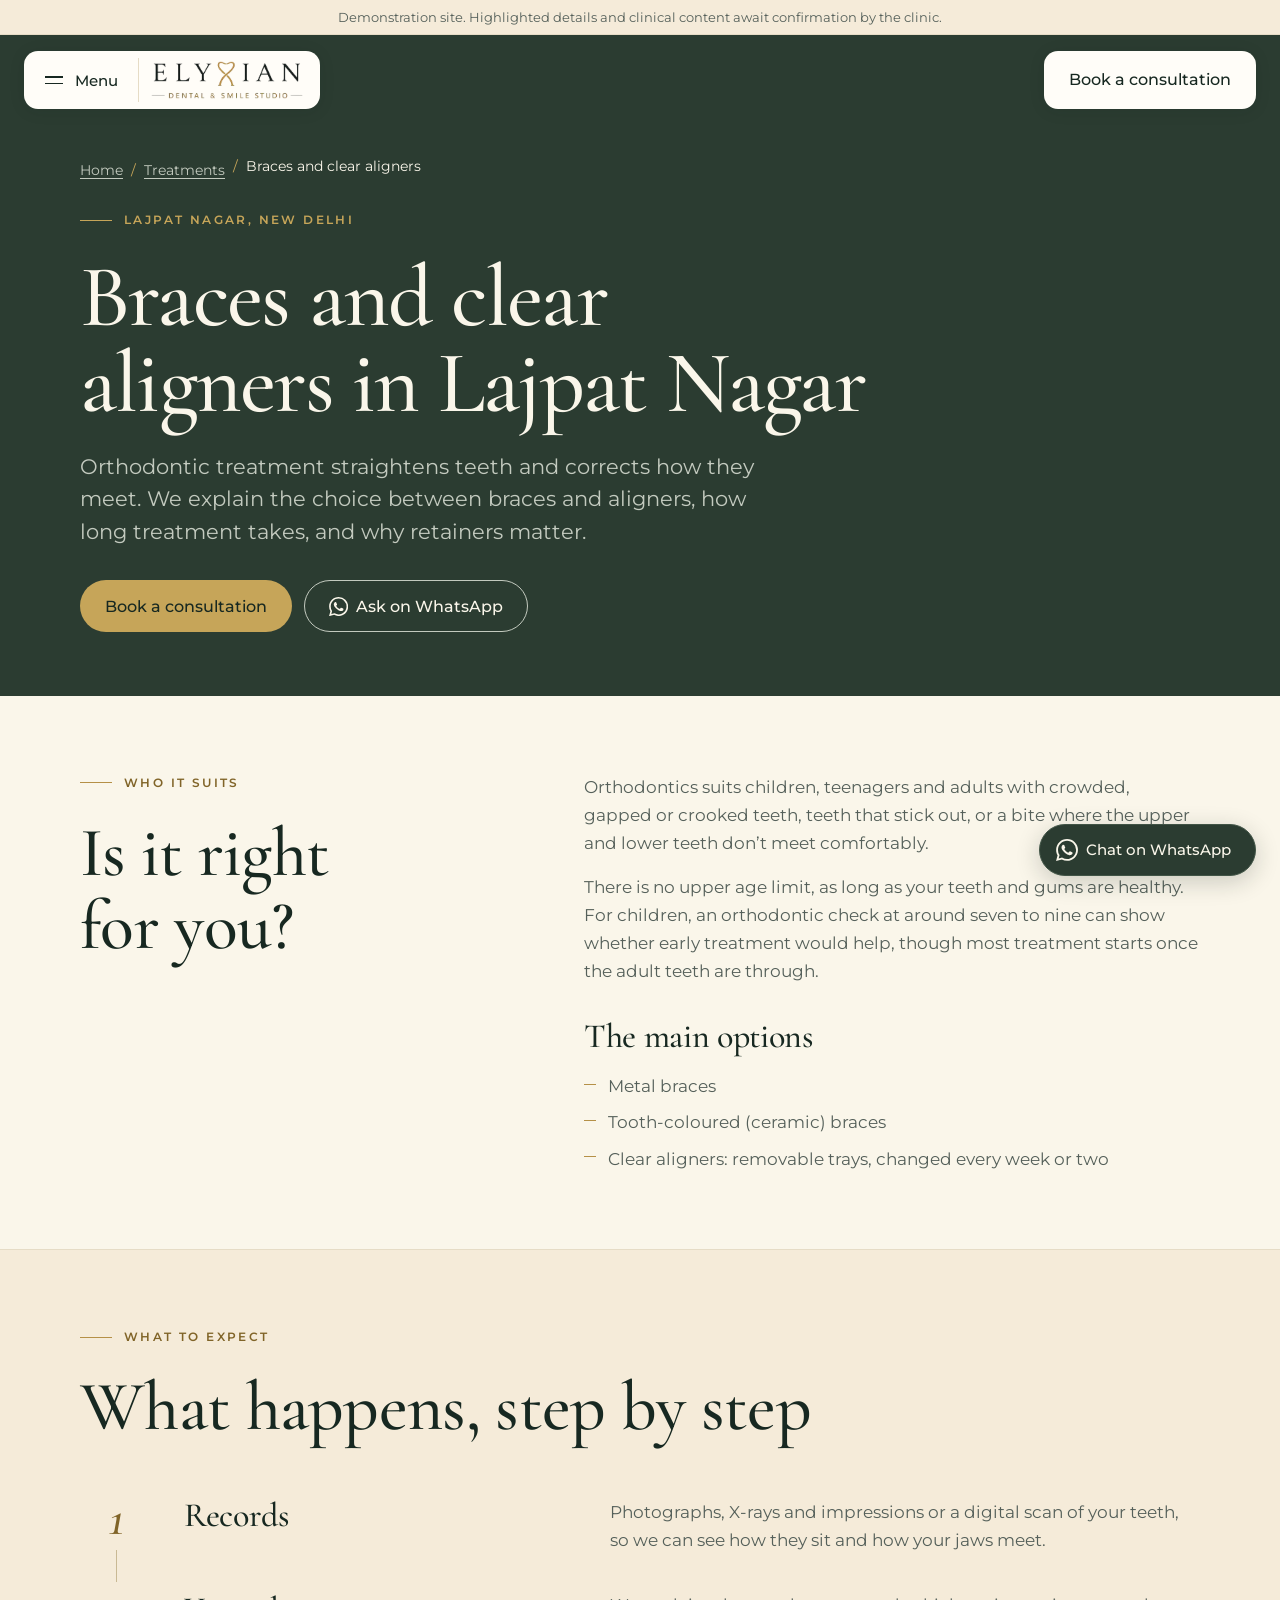
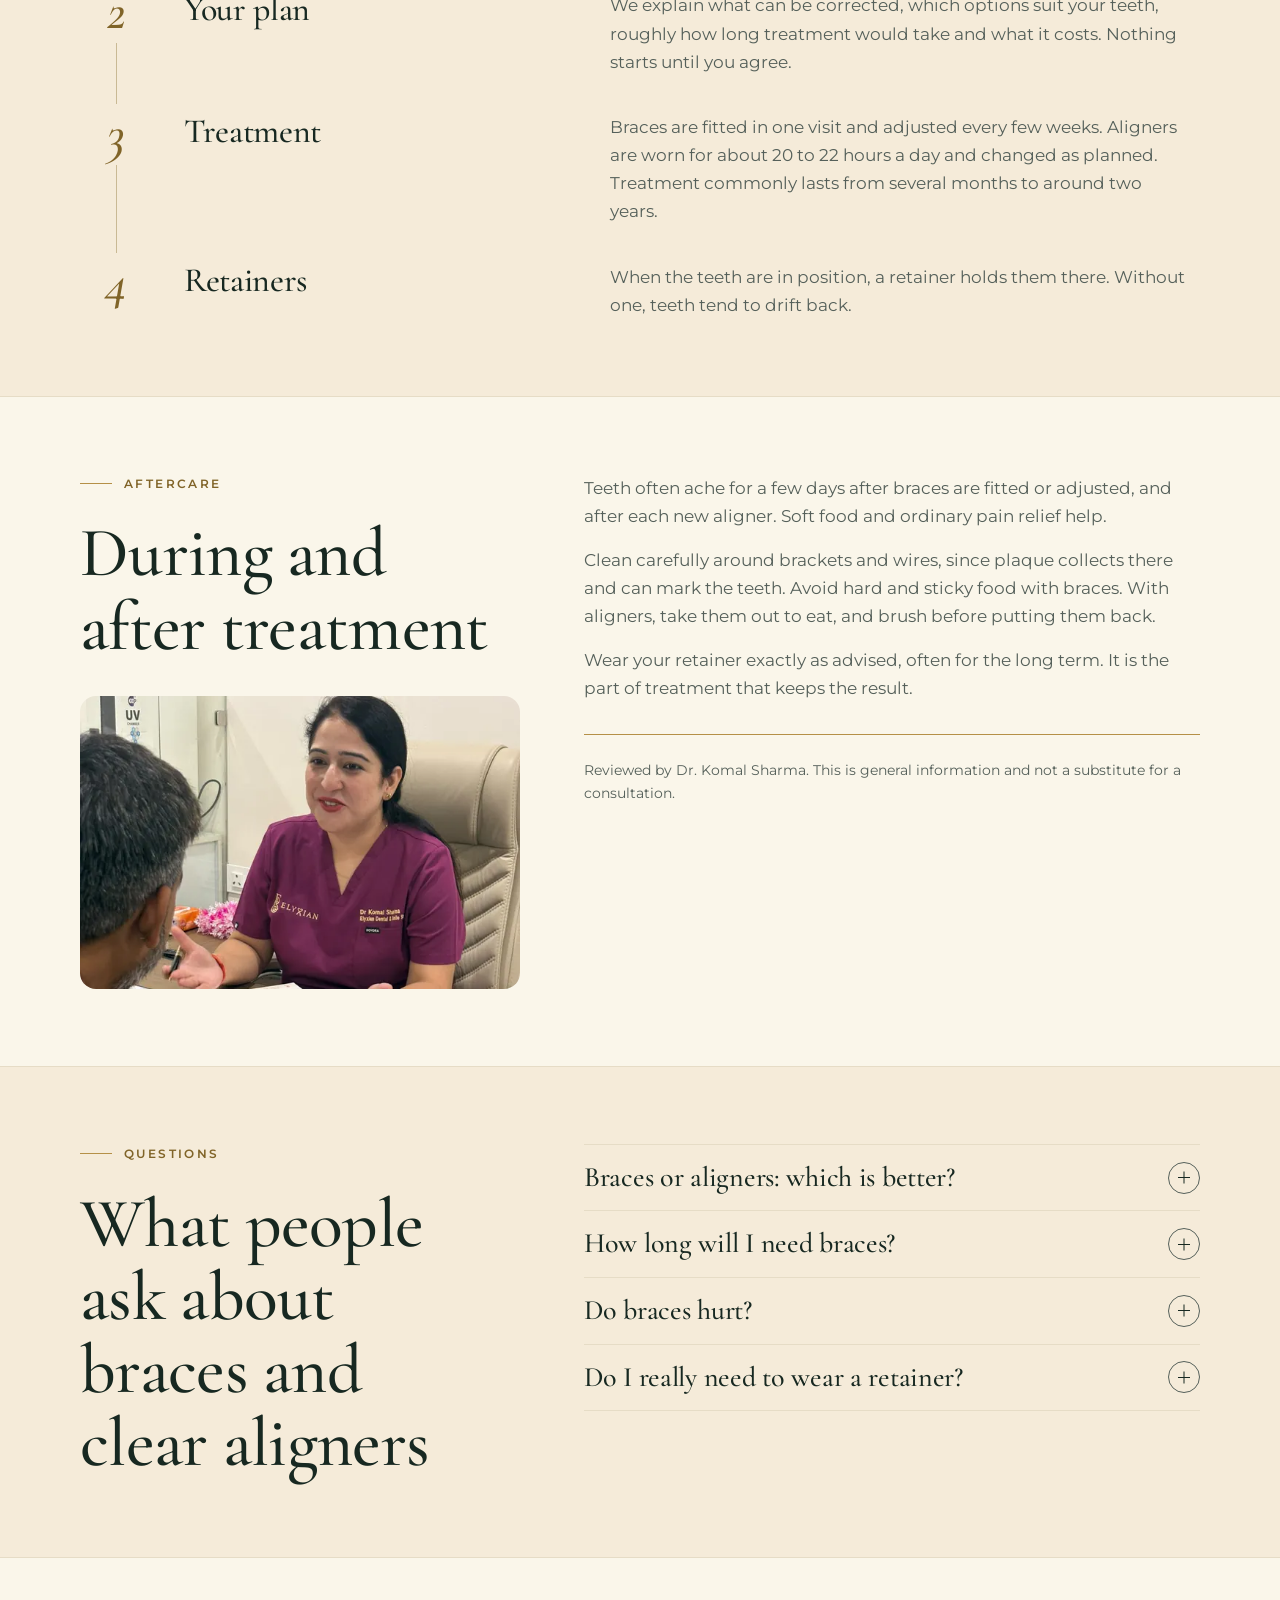
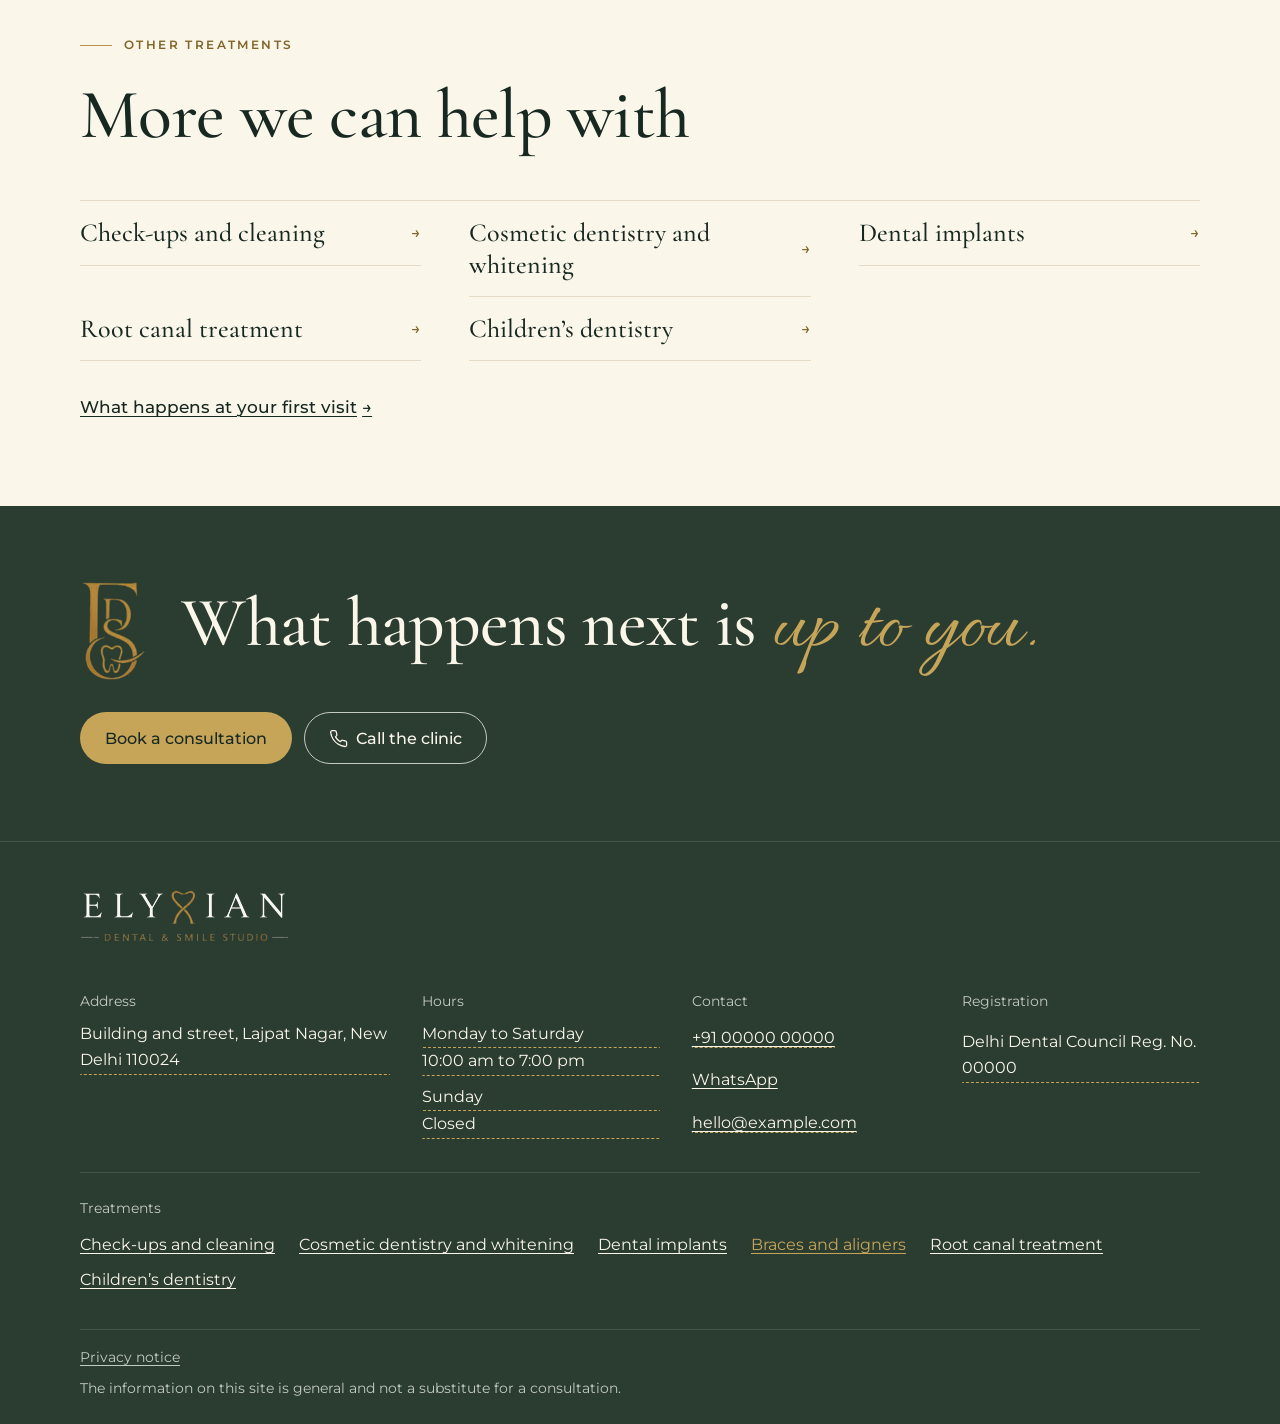
==== treatments/braces-and-aligners/index.html @ b73021bb "Elyxian Dental & Smile Studio website with SEO Static site: home, booking, six treatment landing pag" ====
<!doctype html>
<html lang="en-IN">
<head>
<!-- Client to confirm content against current DCI / state dental council advertising rules before publishing. -->
<meta charset="utf-8">
<meta name="viewport" content="width=device-width, initial-scale=1">
<title>Braces &amp; Clear Aligners in Lajpat Nagar, Delhi | Elyxian Dental</title>
<meta name="description" content="Braces and clear aligners for children and adults at Elyxian Dental &amp; Smile Studio, Lajpat Nagar. What treatment involves, how long it takes, and retainers.">
<link rel="canonical" href="https://www.example.com/treatments/braces-and-aligners/">
<meta name="theme-color" content="#faf6ea">
<meta property="og:type" content="article">
<meta property="og:site_name" content="Elyxian Dental &amp; Smile Studio">
<meta property="og:title" content="Braces and clear aligners in Lajpat Nagar">
<meta property="og:description" content="Braces and clear aligners for children and adults at Elyxian Dental &amp; Smile Studio, Lajpat Nagar. What treatment involves, how long it takes, and retainers.">
<meta property="og:url" content="https://www.example.com/treatments/braces-and-aligners/">
<meta property="og:image" content="https://www.example.com/assets/og-image.jpg">
<meta property="og:image:width" content="1200">
<meta property="og:image:height" content="630">
<meta property="og:image:alt" content="Elyxian Dental &amp; Smile Studio, Lajpat Nagar, New Delhi">
<meta property="og:locale" content="en_IN">
<meta name="twitter:card" content="summary_large_image">
<link rel="icon" href="../../assets/brand/favicon-32.png" sizes="32x32" type="image/png">
<link rel="icon" href="../../assets/brand/favicon-48.png" sizes="48x48" type="image/png">
<link rel="apple-touch-icon" href="../../assets/brand/apple-touch-icon.png">
<link rel="preconnect" href="https://fonts.googleapis.com">
<link rel="preconnect" href="https://fonts.gstatic.com" crossorigin>
<link rel="stylesheet" href="https://fonts.googleapis.com/css2?family=Allura&family=Cormorant+Garamond:ital,wght@0,500;1,500&family=Montserrat:wght@400;500;600&display=swap" media="print" onload="this.media='all'">
<noscript><link rel="stylesheet" href="https://fonts.googleapis.com/css2?family=Allura&family=Cormorant+Garamond:ital,wght@0,500;1,500&family=Montserrat:wght@400;500;600&display=swap"></noscript>
<link rel="stylesheet" href="../../css/styles.css">
<script>document.documentElement.classList.add("js");if(!matchMedia("(prefers-reduced-motion: reduce)").matches)document.documentElement.classList.add("motion")</script>
<script src="../../js/main.js" defer></script>
<script type="application/ld+json">
{
 "@context": "https://schema.org",
 "@graph": [
  {
   "@type": "BreadcrumbList",
   "itemListElement": [
    {
     "@type": "ListItem",
     "position": 1,
     "name": "Home",
     "item": "https://www.example.com/"
    },
    {
     "@type": "ListItem",
     "position": 2,
     "name": "Braces and clear aligners",
     "item": "https://www.example.com/treatments/braces-and-aligners/"
    }
   ]
  },
  {
   "@type": "MedicalWebPage",
   "@id": "https://www.example.com/treatments/braces-and-aligners/",
   "url": "https://www.example.com/treatments/braces-and-aligners/",
   "name": "Braces and clear aligners in Lajpat Nagar",
   "description": "Braces and clear aligners for children, teenagers and adults at Elyxian Dental & Smile Studio, Lajpat Nagar. What treatment involves, how long it takes, and retainers.",
   "inLanguage": "en-IN",
   "specialty": "Dentistry",
   "about": {
    "@type": "MedicalProcedure",
    "name": "Orthodontic treatment with braces or clear aligners"
   },
   "publisher": {
    "@id": "https://www.example.com/#clinic"
   }
  }
 ]
}
</script>
</head>
<body data-page="treatment">
<a class="skip-link" href="#main">Skip to main content</a>

<svg width="0" height="0" style="position:absolute" aria-hidden="true" focusable="false">
  <symbol id="i-wa" viewBox="0 0 24 24"><path fill="currentColor" d="M17.472 14.382c-.297-.149-1.758-.867-2.03-.967-.273-.099-.471-.148-.67.15-.197.297-.767.966-.94 1.164-.173.199-.347.223-.644.075-.297-.15-1.255-.463-2.39-1.475-.883-.788-1.48-1.761-1.653-2.059-.173-.297-.018-.458.13-.606.134-.133.298-.347.446-.52.149-.174.198-.298.298-.497.099-.198.05-.371-.025-.52-.075-.149-.669-1.612-.916-2.207-.242-.579-.487-.5-.669-.51-.173-.008-.371-.01-.57-.01-.198 0-.52.074-.792.372-.272.297-1.04 1.016-1.04 2.479 0 1.462 1.065 2.875 1.213 3.074.149.198 2.096 3.2 5.077 4.487.709.306 1.262.489 1.694.625.712.227 1.36.195 1.871.118.571-.085 1.758-.719 2.006-1.413.248-.694.248-1.289.173-1.413-.074-.124-.272-.198-.57-.347m-5.421 7.403h-.004a9.87 9.87 0 01-5.031-1.378l-.361-.214-3.741.982.998-3.648-.235-.374a9.86 9.86 0 01-1.51-5.26c.001-5.45 4.436-9.884 9.888-9.884 2.64 0 5.122 1.03 6.988 2.898a9.825 9.825 0 012.893 6.994c-.003 5.45-4.437 9.884-9.885 9.884m8.413-18.297A11.815 11.815 0 0012.05 0C5.495 0 .16 5.335.157 11.892c0 2.096.547 4.142 1.588 5.945L.057 24l6.305-1.654a11.882 11.882 0 005.683 1.448h.005c6.554 0 11.89-5.335 11.893-11.893a11.821 11.821 0 00-3.48-8.413z"/></symbol>
  <symbol id="i-phone" viewBox="0 0 24 24"><path fill="none" stroke="currentColor" stroke-width="1.6" stroke-linecap="round" stroke-linejoin="round" d="M22 16.9v3a2 2 0 0 1-2.2 2 19.8 19.8 0 0 1-8.6-3.1 19.5 19.5 0 0 1-6-6A19.8 19.8 0 0 1 2.1 4.2 2 2 0 0 1 4.1 2h3a2 2 0 0 1 2 1.7c.1 1 .4 1.9.7 2.8a2 2 0 0 1-.5 2.1L8.1 9.9a16 16 0 0 0 6 6l1.300-1.300a2 2 0 0 1 2.100-.4c.9.3 1.800.6 2.800.7a2 2 0 0 1 1.700 2z"/></symbol>
  <symbol id="i-cal" viewBox="0 0 24 24"><path fill="none" stroke="currentColor" stroke-width="1.6" stroke-linecap="round" stroke-linejoin="round" d="M3 5h18v16H3zM3 10h18M8 3v4M16 3v4"/></symbol>
</svg>

<p class="demo-strip" data-demo-strip>Demonstration site. Highlighted details and clinical content await confirmation by the clinic.</p>

<header class="site-header">
  <div class="header-inner">
    <div class="chip">
      <button class="menu-toggle" type="button" aria-expanded="false" aria-controls="site-nav"><span class="burger" aria-hidden="true"></span><span class="menu-label">Menu</span></button>
      <a class="brand" href="../../index.html"><img src="../../assets/brand/logo-wordmark.webp" width="209" height="52" alt="Elyxian Dental &amp; Smile Studio, home"></a>
    </div>
    <a class="btn btn--primary chip-book" href="../../book.html?treatment=orthodontics">Book a consultation</a>
  </div>
  <nav class="site-nav" id="site-nav" aria-label="Main">
    <ol class="nav-list">
      <li><a href="../../index.html#experience">Your first visit</a></li>
      <li><a href="../../index.html#doctor">The doctor</a></li>
      <li><a href="../../index.html#treatments">Treatments</a></li>
      <li><a href="../../index.html#essentials">Oral health</a></li>
      <li><a href="../../index.html#faq">FAQ</a></li>
      <li><a href="../../book.html#visit">Visit us</a></li>
    </ol>
    <div class="nav-foot">
      <a class="btn btn--primary" href="../../book.html?treatment=orthodontics">Book a consultation</a>
      <a class="btn btn--ghost" data-link="whatsapp" href="https://wa.me/" rel="noopener"><svg aria-hidden="true"><use href="#i-wa"/></svg>WhatsApp</a>
      <a class="btn btn--ghost" data-link="call" href="tel:+910000000000"><svg aria-hidden="true"><use href="#i-phone"/></svg>Call</a>
    </div>
  </nav>
</header>

<main id="main">
  <section class="page-head on-dark">
    <div class="wrap">
      <nav class="crumbs" aria-label="Breadcrumb">
        <ol>
          <li><a href="../../index.html">Home</a></li>
          <li><a href="../../index.html#treatments">Treatments</a></li>
          <li aria-current="page">Braces and clear aligners</li>
        </ol>
      </nav>
      <p class="eyebrow">Lajpat Nagar, New Delhi</p>
      <h1>Braces and clear aligners in Lajpat Nagar</h1>
      <p class="lead">Orthodontic treatment straightens teeth and corrects how they meet. We explain the choice between braces and aligners, how long treatment takes, and why retainers matter.</p>
      <div class="btn-row page-head-actions">
        <a class="btn btn--primary" href="../../book.html?treatment=orthodontics">Book a consultation</a>
        <a class="btn btn--ghost" data-link="whatsapp" href="https://wa.me/" rel="noopener"><svg aria-hidden="true"><use href="#i-wa"/></svg>Ask on WhatsApp</a>
      </div>
    </div>
  </section>

  <!-- [CONFIRM] Sample clinical content. The doctor should review this page, and confirm the clinic provides each treatment listed. -->
  <section class="section" id="suits" aria-labelledby="suits-title">
    <div class="wrap split">
      <div class="section-head reveal">
        <p class="eyebrow">Who it suits</p>
        <h2 id="suits-title">Is it right for you?</h2>
      </div>
      <div class="prose reveal">
          <p>Orthodontics suits children, teenagers and adults with crowded, gapped or crooked teeth, teeth that stick out, or a bite where the upper and lower teeth don’t meet comfortably.</p>
          <p>There is no upper age limit, as long as your teeth and gums are healthy. For children, an orthodontic check at around seven to nine can show whether early treatment would help, though most treatment starts once the adult teeth are through.</p>
          <h3>The main options</h3>
          <ul class="ticks">
            <li>Metal braces</li>
            <li>Tooth-coloured (ceramic) braces</li>
            <li>Clear aligners: removable trays, changed every week or two</li>
          </ul>
      </div>
    </div>
  </section>

  <section class="section section--deep" id="steps" aria-labelledby="steps-title">
    <div class="wrap">
      <div class="section-head reveal">
        <p class="eyebrow">What to expect</p>
        <h2 id="steps-title">What happens, step by step</h2>
      </div>
      <ol class="timeline">
        <li class="step reveal">
          <span class="step-num" aria-hidden="true">1</span>
          <h3>Records</h3>
          <p>Photographs, X-rays and impressions or a digital scan of your teeth, so we can see how they sit and how your jaws meet.</p>
        </li>
        <li class="step reveal">
          <span class="step-num" aria-hidden="true">2</span>
          <h3>Your plan</h3>
          <p>We explain what can be corrected, which options suit your teeth, roughly how long treatment would take and what it costs. Nothing starts until you agree.</p>
        </li>
        <li class="step reveal">
          <span class="step-num" aria-hidden="true">3</span>
          <h3>Treatment</h3>
          <p>Braces are fitted in one visit and adjusted every few weeks. Aligners are worn for about 20 to 22 hours a day and changed as planned. Treatment commonly lasts from several months to around two years.</p>
        </li>
        <li class="step reveal">
          <span class="step-num" aria-hidden="true">4</span>
          <h3>Retainers</h3>
          <p>When the teeth are in position, a retainer holds them there. Without one, teeth tend to drift back.</p>
        </li>
      </ol>
    </div>
  </section>

  <section class="section" id="aftercare" aria-labelledby="aftercare-title">
    <div class="wrap split">
      <div class="section-head reveal">
        <p class="eyebrow">Aftercare</p>
        <h2 id="aftercare-title">During and after treatment</h2>
        <figure class="figure figure--round treat-figure"><img src="../../assets/photos/care-explain-600.webp" srcset="../../assets/photos/care-explain-600.webp 600w, ../../assets/photos/care-explain-1200.webp 1200w" sizes="(min-width: 48rem) 40vw, 100vw" width="600" height="400" loading="lazy" decoding="async" alt="Dr. Komal Sharma explaining something to a patient across the consultation desk"></figure>
      </div>
      <div class="prose reveal">
          <p>Teeth often ache for a few days after braces are fitted or adjusted, and after each new aligner. Soft food and ordinary pain relief help.</p>
          <p>Clean carefully around brackets and wires, since plaque collects there and can mark the teeth. Avoid hard and sticky food with braces. With aligners, take them out to eat, and brush before putting them back.</p>
          <p>Wear your retainer exactly as advised, often for the long term. It is the part of treatment that keeps the result.</p>
        <div class="note-block small-note">
          <p>Reviewed by <span data-c="doctorName">Dr. Komal Sharma</span>. This is general information and not a substitute for a consultation.</p>
        </div>
      </div>
    </div>
  </section>

  <section class="section section--deep" id="questions" aria-labelledby="questions-title">
    <div class="wrap split">
      <div class="section-head reveal">
        <p class="eyebrow">Questions</p>
        <h2 id="questions-title">What people ask about braces and clear aligners</h2>
      </div>
      <div class="disclosure-list accordion reveal" data-faq>
        <details class="disclosure">
          <summary><h3 class="disclosure-title">Braces or aligners: which is better?</h3><span class="plus" aria-hidden="true"></span></summary>
          <div class="disclosure-body"><p>Neither is better for everyone. Aligners are nearly invisible and removable, but only work if they are worn for most of the day. Braces stay on, so they work without you having to remember, and can manage some movements that aligners find harder. We tell you which suits your teeth.</p></div>
        </details>
        <details class="disclosure">
          <summary><h3 class="disclosure-title">How long will I need braces?</h3><span class="plus" aria-hidden="true"></span></summary>
          <div class="disclosure-body"><p>It depends on how far the teeth need to move. Many treatments take from several months to around two years. We give you an estimate when we plan your treatment.</p></div>
        </details>
        <details class="disclosure">
          <summary><h3 class="disclosure-title">Do braces hurt?</h3><span class="plus" aria-hidden="true"></span></summary>
          <div class="disclosure-body"><p>They shouldn’t hurt, but teeth usually ache for a few days after fitting and after adjustments. Orthodontic wax can soothe any part that rubs your cheek.</p></div>
        </details>
        <details class="disclosure">
          <summary><h3 class="disclosure-title">Do I really need to wear a retainer?</h3><span class="plus" aria-hidden="true"></span></summary>
          <div class="disclosure-body"><p>Yes. Teeth keep moving throughout life and tend to drift back towards where they started. A retainer, worn as advised, keeps them in their new position.</p></div>
        </details>
      </div>
    </div>
  </section>

  <section class="section" id="related" aria-labelledby="related-title">
    <div class="wrap">
      <div class="section-head reveal">
        <p class="eyebrow">Other treatments</p>
        <h2 id="related-title">More we can help with</h2>
      </div>
      <ul class="related-list reveal">
        <li><a href="../general-dentistry/">Check-ups and cleaning</a></li>
        <li><a href="../cosmetic-dentistry/">Cosmetic dentistry and whitening</a></li>
        <li><a href="../dental-implants/">Dental implants</a></li>
        <li><a href="../root-canal-treatment/">Root canal treatment</a></li>
        <li><a href="../childrens-dentistry/">Children’s dentistry</a></li>
      </ul>
      <p class="related-more"><a class="text-link" href="../../index.html#experience">What happens at your first visit</a></p>
    </div>
  </section>

  <section class="closing on-dark" aria-labelledby="closing-title">
    <div class="wrap reveal">
      <div class="closing-head">
        <img class="closing-mark" src="../../assets/brand/monogram.webp" width="49" height="72" loading="lazy" decoding="async" alt="">
        <h2 id="closing-title">What happens next is <em>up to you.</em></h2>
      </div>
      <div class="btn-row">
        <a class="btn btn--primary" href="../../book.html?treatment=orthodontics">Book a consultation</a>
        <a class="btn btn--ghost" data-link="call" href="tel:+910000000000"><svg aria-hidden="true"><use href="#i-phone"/></svg>Call the clinic</a>
      </div>
    </div>
  </section>
</main>

<footer class="site-footer on-dark">
  <div class="wrap">
    <img class="footer-logo" src="../../assets/brand/logo-wordmark-light.webp" width="209" height="52" loading="lazy" decoding="async" alt="Elyxian Dental &amp; Smile Studio">
    <div class="footer-grid">
      <div>
        <p class="footer-label">Address</p>
        <address data-c="addressFull">Building and street, Lajpat Nagar, New Delhi 110024</address>
      </div>
      <div>
        <p class="footer-label">Hours</p>
        <ul data-hours><li><span>Monday to Saturday</span> <span>10:00 am to 7:00 pm</span></li><li><span>Sunday</span> <span>Closed</span></li></ul>
      </div>
      <div>
        <p class="footer-label">Contact</p>
        <ul>
          <li><a data-link="call" href="tel:+910000000000"><span data-c="phone">+91 00000 00000</span></a></li>
          <li><a data-link="whatsapp" href="https://wa.me/" rel="noopener">WhatsApp</a></li>
          <li><a data-link="email" href="mailto:hello@example.com"><span data-c="email">hello@example.com</span></a></li>
        </ul>
      </div>
      <div>
        <p class="footer-label">Registration</p>
        <p data-c="doctorRegistration">Delhi Dental Council Reg. No. 00000</p>
      </div>
    </div>
    <nav class="footer-links" aria-label="Treatments">
      <p class="footer-label">Treatments</p>
      <ul>
        <li><a href="../general-dentistry/">Check-ups and cleaning</a></li>
        <li><a href="../cosmetic-dentistry/">Cosmetic dentistry and whitening</a></li>
        <li><a href="../dental-implants/">Dental implants</a></li>
        <li><a href="../braces-and-aligners/" aria-current="page">Braces and aligners</a></li>
        <li><a href="../root-canal-treatment/">Root canal treatment</a></li>
        <li><a href="../childrens-dentistry/">Children’s dentistry</a></li>
      </ul>
    </nav>
    <div class="footer-base">
      <p><a href="../../book.html#privacy">Privacy notice</a></p>
      <p>The information on this site is general and not a substitute for a consultation.</p>
    </div>
  </div>
</footer>

<nav class="action-bar" aria-label="Quick actions">
  <a data-link="call" href="tel:+910000000000"><svg aria-hidden="true"><use href="#i-phone"/></svg>Call</a>
  <a data-link="whatsapp" href="https://wa.me/" rel="noopener"><svg aria-hidden="true"><use href="#i-wa"/></svg>WhatsApp</a>
  <a href="../../book.html?treatment=orthodontics"><svg aria-hidden="true"><use href="#i-cal"/></svg>Book</a>
</nav>
<a class="wa-float" data-link="whatsapp" href="https://wa.me/" rel="noopener"><svg aria-hidden="true"><use href="#i-wa"/></svg>Chat on WhatsApp</a>
</body>
</html>
---- css/styles.css ----
/* ==========================================================================
   Elyxian Dental & Smile Studio
   1. Tokens   2. Base   3. Layout   4. Components   5. Sections   6. Motion
   ========================================================================== */

/* 1. Tokens --------------------------------------------------------------- */
:root {
  /* Palette sampled from the clinic's roll-up banner (assets/OfflineBanners.JPG):
     ivory and sand grounds, forest green, the logo's green-black ink and gold.
     Gold text on light uses the darker --accent-ink to keep AA contrast. */
  --dark: #2b3c31;         /* forest green: dark sections, the banner's footer band */
  --dark-soft: #34483b;    /* cards on dark */
  --paper: #faf6ea;        /* ivory: the banner's ground */
  --paper-deep: #f5ebd9;   /* sand: the banner's icon circles, for alternate sheets */
  --canvas: #faf6ea;       /* behind the intro */
  --surface: #fffdf8;      /* chips, cards and fields */
  --ink: #172821;          /* the wordmark's green-black */
  --ink-soft: #55605a;
  --line: #e6dcc6;
  --line-strong: #c9b994;
  --on-dark: #faf6ea;
  --on-dark-soft: #c3cabf;
  --line-dark: #415446;
  --pill: #2b3c31;         /* buttons on light */
  --gold: #b59047;         /* the logo's gold */
  --accent: #c6a559;       /* gold on dark: the banner's Book pill (5:1 on forest) */
  --accent-ink: #806428;   /* gold text on light (4.7:1 on sand) */
  --accent-rule: #b59047;  /* rules on light */
  --error: #9b2c2c;
  --focus: var(--dark);

  /* Spacing scale */
  --s1: .25rem; --s2: .5rem; --s3: .75rem; --s4: 1rem; --s5: 1.5rem;
  --s6: 2rem; --s7: 3rem; --s8: 4rem; --s9: 6rem; --s10: 8rem;

  /* Type */
  --serif: "Cormorant Garamond", "Serif Fallback", Georgia, serif;
  --script: "Allura", "Snell Roundhand", cursive;   /* one accent phrase only, as on the banner */
  --sans: "Montserrat", "Sans Fallback", system-ui, -apple-system, "Segoe UI", Roboto, sans-serif;
  --t-small: .875rem;
  --t-body: 1.0625rem;
  --t-lead: clamp(1.125rem, 1rem + .5vw, 1.3125rem);
  --t-h3: clamp(1.625rem, 1.4rem + 1vw, 2.125rem);
  --t-h2: clamp(2.5rem, 1.8rem + 3.2vw, 4.5rem);
  --t-h1: clamp(3rem, min(1.5rem + 6.6vw, 10.5vh), 6.25rem);

  --wrap: 76rem;
  --gutter: clamp(1.25rem, 4vw, 3rem);
  --header-h: 5.5rem;      /* space the floating controls cover */
  --bar-h: 4.25rem;
  --sheet-r: clamp(1.25rem, 3vw, 2.5rem);
  --edge: max(var(--gutter), calc((100vw - var(--wrap)) / 2 + var(--gutter)));
  --ease: cubic-bezier(.2, .6, .2, 1);
}

/* Metric-matched fallbacks limit layout shift when the web fonts arrive */
@font-face {
  font-family: "Serif Fallback";
  src: local("Georgia"), local("Noto Serif"), local("Times New Roman");
  size-adjust: 86%;
  ascent-override: 100%;
  descent-override: 28%;
}
@font-face {
  font-family: "Sans Fallback";
  src: local("Arial"), local("Roboto"), local("Helvetica");
  size-adjust: 112%;
}

/* 2. Base ----------------------------------------------------------------- */
*, *::before, *::after { box-sizing: border-box; }
html { -webkit-text-size-adjust: 100%; scroll-padding-top: calc(var(--header-h) + var(--s4)); }
body {
  margin: 0;
  background: var(--paper);
  color: var(--ink);
  font: 400 var(--t-body)/1.65 var(--sans);
  -webkit-font-smoothing: antialiased;
  padding-bottom: calc(var(--bar-h) + env(safe-area-inset-bottom));
}
img, svg, iframe { display: block; max-width: 100%; }
img { height: auto; }
h1, h2, h3 { margin: 0; font-family: var(--serif); font-weight: 500; line-height: 1.05; letter-spacing: -.01em; text-wrap: balance; }
h1 { font-size: var(--t-h1); line-height: .98; letter-spacing: -.02em; }
h2 { font-size: var(--t-h2); }
h3 { font-size: var(--t-h3); line-height: 1.15; }
h1 em, h2 em { font-style: italic; font-weight: 500; }
p, ul, ol, dl, dd, figure { margin: 0; }
p + p { margin-top: var(--s4); }
ul, ol { padding: 0; list-style: none; }
.prose-list { padding-left: 1.15em; list-style: disc; }
.prose-list li + li { margin-top: var(--s2); }
a { color: inherit; text-decoration: underline; text-decoration-thickness: 1px; text-underline-offset: .2em; }
a:hover { text-decoration-thickness: 2px; }
address { font-style: normal; }
:focus-visible { outline: 3px solid var(--focus); outline-offset: 3px; border-radius: 2px; }
.on-dark { --focus: var(--accent); background: var(--dark); color: var(--on-dark); }

.skip-link {
  position: absolute; left: var(--s4); top: -5rem; z-index: 100;
  background: var(--dark); color: var(--on-dark);
  padding: var(--s3) var(--s4); border-radius: 2px;
}
.skip-link:focus { top: var(--s3); --focus: var(--accent); }
.visually-hidden { position: absolute; width: 1px; height: 1px; margin: -1px; overflow: hidden; clip-path: inset(50%); white-space: nowrap; }

/* A value still waiting for the client's confirmation */
dd.ph, p.ph, address.ph { width: fit-content; }
.on-dark .ph { background: none; box-shadow: none; border-bottom: 1px dashed var(--accent); }
.ph { background: rgba(176, 136, 68, .16); box-shadow: 0 0 0 .12em rgba(176, 136, 68, .16); border-radius: 1px; }

/* 3. Layout --------------------------------------------------------------- */
.wrap { width: 100%; max-width: var(--wrap); margin-inline: auto; padding-inline: var(--gutter); }
.section { padding-block: clamp(var(--s7), 6vw, 5.5rem); }
.section + .section:not(.sheet) { border-top: 1px solid var(--line); }
.section--deep { background: var(--paper-deep); }

/* Sheets: rounded panels that slide up over whatever came before */
.sheet { position: relative; z-index: 1; margin-top: calc(-1 * var(--sheet-r)); border-radius: var(--sheet-r) var(--sheet-r) 0 0; background: var(--paper); }
.sheet.section--deep { background: var(--paper-deep); }
.sheet.on-dark { background: var(--dark); }
.eyebrow {
  display: flex; align-items: center; gap: var(--s3);
  font-size: .75rem; font-weight: 600; letter-spacing: .2em; text-transform: uppercase; color: var(--accent-ink);
  margin-bottom: var(--s5);
}
.eyebrow::before { content: ""; width: 2rem; height: 1px; background: var(--accent-rule); flex: none; }
.on-dark .eyebrow { color: var(--accent); }
.on-dark .eyebrow::before { background: var(--accent); }
.section-head { max-width: 62rem; margin-bottom: clamp(var(--s6), 4vw, var(--s7)); }
.lead { font-size: var(--t-lead); line-height: 1.55; color: var(--ink-soft); max-width: 40rem; margin-top: var(--s5); }
.on-dark .lead { color: var(--on-dark-soft); }

/* Split: heading held to the left while a long list runs beside it */
.split { display: grid; gap: var(--s7); }
@media (min-width: 60rem) {
  .split { grid-template-columns: 5fr 7fr; gap: var(--s8); align-items: start; }
  .split > .section-head { margin-bottom: 0; position: sticky; top: calc(var(--header-h) + var(--s6)); }
}

/* 4. Components ----------------------------------------------------------- */
/* Demo strip */
.demo-strip {
  background: var(--paper-deep); color: var(--ink-soft); border-bottom: 1px solid var(--line);
  font-size: .8125rem; line-height: 1.4; padding: var(--s2) var(--gutter); text-align: center;
}

/* Logo */
.brand { display: inline-flex; padding-block: var(--s2); }
.brand img { height: 2.875rem; width: auto; }
@media (min-width: 48rem) { .brand img { height: 3.25rem; } }
.footer-logo { height: 3.25rem; width: auto; }
.closing-mark { height: 1.4em; width: auto; flex: none; }


/* Buttons look pressable: solid shape, generous target, visible press state */
.btn {
  display: inline-flex; align-items: center; justify-content: center; gap: var(--s2);
  min-height: 3.25rem; padding: var(--s3) var(--s5);
  border: 1px solid transparent; border-radius: 999px; cursor: pointer;
  font: 500 1rem/1.2 var(--sans); text-align: center; text-decoration: none;
  transition: background-color .2s var(--ease), color .2s var(--ease), border-color .2s var(--ease), transform .1s var(--ease);
}
.btn:active { transform: translateY(1px); }
.btn svg { width: 1.2em; height: 1.2em; flex: none; }
.btn--primary { background: var(--pill); color: var(--on-dark); }
.btn--primary:hover { background: var(--ink); }
.btn--ghost { background: transparent; color: var(--ink); border-color: var(--ink); }
.btn--ghost:hover { background: var(--dark); color: var(--on-dark); }
.on-dark .btn--primary { background: var(--accent); color: var(--ink); }
.on-dark .btn--primary:hover { background: #d4b36a; }
.on-dark .btn--ghost { color: var(--on-dark); border-color: var(--on-dark-soft); }
.on-dark .btn--ghost:hover { background: var(--on-dark); color: var(--dark); }
.btn-row { display: flex; flex-wrap: wrap; gap: var(--s3); }
@media (max-width: 29.99rem) { .btn-row > .btn { flex: 1 1 100%; } }

.text-link { display: inline-flex; align-items: center; gap: .3em; min-height: 2.75rem; font-weight: 500; }
.text-link::after { content: " \2192"; }

/* Header: two floating controls instead of a bar. The header itself has no
   height, so the page runs edge to edge underneath. */
.site-header { position: sticky; top: 0; z-index: 50; height: 0; }
.header-inner {
  position: relative; z-index: 2; display: flex; align-items: flex-start; justify-content: space-between; gap: var(--s4);
  padding: var(--s4) clamp(var(--s4), 2vw, var(--s5)); pointer-events: none;
}
.header-inner > * { pointer-events: auto; }
@media (max-width: 63.99rem) {
  .header-inner { transition: transform .3s var(--ease); }
  .chrome-away .header-inner:not(:focus-within) { transform: translateY(-110%); }
}
.chip { display: flex; align-items: center; gap: var(--s1); padding: .3125rem; background: var(--surface); border-radius: .875rem; box-shadow: 0 2px 16px rgba(20, 28, 26, .1); }
.chip .brand { align-items: center; min-height: 2.75rem; padding: 0 var(--s3) 0 var(--s3); border-left: 1px solid var(--line); }
.chip .brand img { height: 2.375rem; }
.js body[data-page="home"]:not(.past-intro) .chip .brand { display: none; }
/* Light, like the menu chip, so it reads on light and dark sections alike */
.chip-book { display: none; min-height: 3.6rem; padding-inline: var(--s5); background: var(--surface); color: var(--ink); border-radius: .875rem; box-shadow: 0 2px 16px rgba(20, 28, 26, .1); }
.chip-book:hover { background: var(--paper-deep); }
@media (min-width: 64rem) { .chip-book { display: inline-flex; } }

.menu-toggle {
  display: none; align-items: center; gap: var(--s3); min-height: 3rem; padding: 0 var(--s4);
  background: none; border: 0; border-radius: .625rem; color: var(--ink);
  font: 500 .9375rem var(--sans); cursor: pointer; transition: background-color .2s var(--ease);
}
.menu-toggle:hover { background: var(--paper-deep); }
.js .menu-toggle { display: inline-flex; }
.burger { position: relative; width: 1.125rem; height: .75rem; }
.burger::before, .burger::after { content: ""; position: absolute; left: 0; right: 0; height: 1.5px; background: currentColor; transition: transform .25s var(--ease); }
.burger::before { top: .125rem; }
.burger::after { bottom: .125rem; }
.menu-toggle[aria-expanded="true"] .burger::before { transform: translateY(.1875rem) rotate(45deg); }
.menu-toggle[aria-expanded="true"] .burger::after { transform: translateY(-.1875rem) rotate(-45deg); }

/* The menu opens as a full screen of large, numbered links */
.nav-list { counter-reset: nav; }
.nav-list li { counter-increment: nav; }
.nav-list a { text-decoration: none; }
.nav-foot { display: flex; flex-wrap: wrap; gap: var(--s3); }
.js .site-nav {
  position: fixed; inset: 0; z-index: 1; overflow-y: auto;
  display: flex; flex-direction: column; justify-content: space-between; gap: var(--s7);
  padding: calc(var(--header-h) + var(--s5)) var(--edge) calc(var(--s6) + env(safe-area-inset-bottom));
  background: var(--paper);
  visibility: hidden; opacity: 0; transform: translateY(-.75rem);
  transition: opacity .3s var(--ease), transform .3s var(--ease), visibility 0s .3s;
}
.js .site-nav.is-open { visibility: visible; opacity: 1; transform: none; transition: opacity .3s var(--ease), transform .3s var(--ease); }
.js .nav-list li { border-bottom: 1px solid var(--line); }
.js .nav-list a {
  display: flex; align-items: baseline; gap: var(--s5); padding-block: var(--s3);
  font: 500 clamp(2rem, 1.4rem + 3vw, 4rem)/1.1 var(--serif); transition: color .2s var(--ease);
}
.js .nav-list a::before { content: counter(nav, decimal-leading-zero); font: 500 .8125rem var(--sans); letter-spacing: .15em; color: var(--accent-ink); }
.js .nav-list a:hover { color: var(--accent-ink); }
.js .nav-list a[aria-current] { font-style: italic; }
.menu-open { overflow: hidden; }
.menu-open .action-bar, .menu-open .wa-float { display: none; }

/* Without JavaScript the menu is a plain row of links */
html:not(.js) .site-header { position: static; height: auto; }
html:not(.js) .site-nav { padding: 0 var(--gutter) var(--s4); }
html:not(.js) .nav-list { display: flex; flex-wrap: wrap; gap: var(--s2) var(--s5); }
html:not(.js) .nav-list a { display: inline-block; padding-block: var(--s2); text-decoration: underline; }
html:not(.js) .nav-foot { display: none; }

/* Disclosures. The plus is the signifier; it turns to a minus when open. */
.disclosure-list { border-top: 1px solid var(--line); }
.disclosure { border-bottom: 1px solid var(--line); }
.disclosure > summary {
  display: grid; grid-template-columns: 1fr auto; gap: var(--s4); align-items: start;
  padding-block: var(--s5); cursor: pointer; list-style: none;
  transition: color .2s var(--ease);
}
.disclosure > summary::-webkit-details-marker { display: none; }
.disclosure > summary:hover .plus { background: var(--dark); color: var(--on-dark); border-color: var(--dark); }
.plus {
  position: relative; width: 2.25rem; height: 2.25rem; margin-top: .1rem; flex: none;
  border: 1px solid var(--ink-soft); border-radius: 50%; color: var(--ink);
  transition: background-color .2s var(--ease), color .2s var(--ease), border-color .2s var(--ease);
}
.plus::before, .plus::after { content: ""; position: absolute; left: 50%; top: 50%; width: .75rem; height: 1px; margin: -.5px 0 0 -.375rem; background: currentColor; transition: transform .25s var(--ease); }
.plus::after { transform: rotate(90deg); }
details[open] > summary .plus::after { transform: rotate(0); }
.disclosure-title { font-family: var(--serif); font-size: clamp(1.4375rem, 1.3rem + .6vw, 1.75rem); font-weight: 500; line-height: 1.2; }
.disclosure-body { padding-bottom: var(--s6); max-width: 42rem; color: var(--ink-soft); }
details[open] > .disclosure-body { animation: open-in .3s var(--ease); }

/* Accordions run tighter than the treatment rows */
.accordion .disclosure > summary { padding-block: var(--s4); align-items: center; }
.accordion .plus { width: 2rem; height: 2rem; margin-top: 0; }

/* Focus carousel, after gene.com's "Our Focus Areas". Each card sits at an
   offset --d from the active one (0); main.js sets it, so the row loops. */
.focus { text-align: center; padding-bottom: clamp(var(--s8), 8vw, var(--s10)); }
.focus-head h2 { margin-inline: auto; }
.focus-intro { max-width: 36rem; margin: var(--s4) auto 0; font: 500 clamp(1.125rem, 1rem + .4vw, 1.3125rem)/1.5 var(--serif); color: var(--on-dark-soft); }
.focus-carousel { --cw: min(52rem, 84vw); --ch: calc(var(--cw) * .56); --gap: clamp(1rem, 2.5vw, 2rem); margin-top: clamp(var(--s6), 5vw, var(--s8)); overflow: hidden; }
.focus-track { position: relative; height: var(--ch); touch-action: pan-y; }
.focus-card {
  position: absolute; top: 0; left: 50%; width: var(--cw); height: 100%; margin-left: calc(var(--cw) / -2);
  overflow: hidden; border-radius: clamp(1rem, 2vw, 1.5rem); background: var(--canvas); color: var(--ink);
  transform: translateX(calc(var(--d, 0) * (var(--cw) + var(--gap)))) scale(.88);
  transition: transform .6s var(--ease), opacity .6s var(--ease);
}
.focus-card.is-active { transform: none; }
.focus-card:not(.is-active) { cursor: pointer; }
.focus-card.is-far { visibility: hidden; opacity: 0; }
.focus-art { position: absolute; overflow: hidden; border-radius: 50%; aspect-ratio: 1; pointer-events: none; }
.focus-art img { width: 100%; height: 100%; object-fit: cover; }
.focus-art--a { width: 44%; left: -12%; bottom: -40%; }
.focus-art--b { width: 28%; right: -7%; top: -18%; }
.focus-body {
  position: relative; z-index: 1; height: 100%; padding: var(--s5) 12%;
  display: flex; flex-wrap: wrap; align-items: center; justify-content: center; align-content: center; gap: var(--s2) var(--s6);
}
.focus-body h3 { font-size: clamp(1.625rem, 1rem + 2vw, 2.625rem); }
.focus-more {
  padding: var(--s2) 0; background: none; border: 0; color: inherit; cursor: pointer;
  font: 500 1.0625rem var(--sans); text-decoration: underline; text-decoration-thickness: 1px; text-underline-offset: .25em;
}
.focus-more:hover { text-decoration-thickness: 2px; }
.focus-pager { display: flex; align-items: center; justify-content: center; gap: var(--s2); margin-top: var(--s5); }
.focus-arrow { display: grid; place-items: center; width: 2.75rem; height: 2.75rem; padding: 0; background: none; border: 0; border-radius: 50%; color: inherit; cursor: pointer; }
.focus-arrow:hover { background: var(--dark-soft); }
.focus-arrow svg { width: 1rem; height: 1rem; }
.focus-count { min-width: 4rem; font-size: var(--t-small); font-variant-numeric: tabular-nums; color: var(--on-dark-soft); }
@media (max-width: 47.99rem) {
  .focus-carousel { --cw: 80vw; --ch: calc(var(--cw) * .8); --gap: .5rem; }
  .focus-body { flex-direction: column; flex-wrap: nowrap; padding-inline: 12%; }
  .focus-art--a { width: 52%; bottom: -30%; }
  .focus-art--b { width: 34%; top: -12%; }
}

/* Treatment detail, opened from a card */
.t-dialog {
  width: min(56rem, calc(100vw - 2 * var(--gutter))); max-height: calc(100dvh - 2 * var(--s4)); overflow-y: auto;
  padding: clamp(var(--s5), 4vw, var(--s7)); border: 0; border-radius: 1.5rem;
  background: var(--canvas); color: var(--ink); text-align: left; --focus: var(--dark);
}
.t-dialog .btn--primary { background: var(--pill); color: var(--on-dark); }
.t-dialog .btn--primary:hover { background: var(--ink); }
.t-dialog::backdrop { background: rgba(23, 40, 33, .75); }
.t-dialog[open] { animation: dialog-in .35s var(--ease); }
@keyframes dialog-in { from { opacity: 0; transform: translateY(12px) scale(.98); } to { opacity: 1; transform: none; } }
.t-close {
  position: absolute; top: var(--s4); right: var(--s4); min-height: 2.75rem; padding: 0 var(--s4);
  background: var(--surface); color: var(--ink); border: 0; border-radius: .75rem; box-shadow: 0 2px 12px rgba(0, 0, 0, .08);
  font: 500 .9375rem var(--sans); cursor: pointer;
}
.t-num { font: italic 500 2.5rem/1 var(--serif); color: var(--ink-soft); margin-bottom: var(--s3); }
.t-dialog h3 { font-size: clamp(2rem, 1.5rem + 2vw, 3rem); padding-right: 5rem; }
.t-dialog .t-sum { margin-top: var(--s3); font-size: var(--t-lead); color: var(--ink-soft); max-width: 40rem; }
.t-dialog dl { display: grid; gap: var(--s5); margin-block: var(--s6); padding-top: var(--s5); border-top: 1px solid var(--line-strong); }
.t-dialog dt { margin-bottom: var(--s2); font-size: .75rem; font-weight: 500; letter-spacing: .15em; text-transform: uppercase; color: var(--accent-ink); }
.t-dialog dd { color: var(--ink-soft); font-size: 1rem; }
@media (min-width: 48rem) { .t-dialog dl { grid-template-columns: repeat(3, 1fr); gap: var(--s6); } }

/* Without JavaScript the cards can't move or open, so the details are listed instead */
html:not(.js) .focus-carousel { display: none; }
html:not(.js) .t-dialog { display: block; position: static; margin: var(--s5) auto 0; }
html:not(.js) .t-close { display: none; }

.small-note { font-size: var(--t-small); color: var(--ink-soft); }
.note-block { margin-top: var(--s6); padding-top: var(--s5); border-top: 1px solid var(--accent-rule); max-width: 42rem; }

/* Figures */
.figure img { width: 100%; background: var(--paper-deep); }
.figure--round img { border-radius: 1rem; }
.figure figcaption { margin-top: var(--s3); font-size: var(--t-small); color: var(--ink-soft); }

/* Form. Without JS it would submit details into the URL, so it stays hidden. */
.form { display: grid; gap: var(--s5); }
html:not(.js) .form { display: none; }
.field { display: grid; gap: var(--s2); min-width: 0; }
.field-pair { display: grid; gap: var(--s5); }
@media (min-width: 36rem) { .field-pair { grid-template-columns: 1fr 1fr; } }
.field label, .label-text { font-weight: 500; font-size: 1rem; }
.field .opt { color: var(--ink-soft); font-weight: 400; }
.field .hint { font-size: var(--t-small); color: var(--ink-soft); }
input[type="text"], input[type="tel"], input[type="date"], select, textarea {
  width: 100%; min-height: 3.25rem; padding: var(--s3) var(--s4);
  background: var(--surface); color: var(--ink); border: 1px solid #77847b; border-radius: .625rem;
  font: 400 1.0625rem/1.4 var(--sans); appearance: none; -webkit-appearance: none;
}
select {
  padding-right: 2.75rem;
  background-image: linear-gradient(45deg, transparent 50%, var(--ink) 50%, var(--ink) 56%, transparent 56%), linear-gradient(-45deg, transparent 50%, var(--ink) 50%, var(--ink) 56%, transparent 56%);
  background-position: right 1.35rem center, right 1rem center;
  background-size: .375rem .375rem;
  background-repeat: no-repeat;
}
textarea { min-height: 7rem; resize: vertical; }
input:hover, select:hover, textarea:hover { border-color: var(--ink); }
[aria-invalid="true"] { border-color: var(--error); box-shadow: inset 0 0 0 1px var(--error); }
.error { color: var(--error); font-size: var(--t-small); font-weight: 500; }
.error::before { content: "! "; font-weight: 700; }
.error[hidden] { display: none; }

.consent { padding: var(--s5); background: var(--paper-deep); border-radius: 1rem; display: grid; gap: var(--s4); }
.consent-notice { font-size: var(--t-small); line-height: 1.6; color: var(--ink-soft); }
.consent-check { display: grid; grid-template-columns: auto 1fr; gap: var(--s3); align-items: start; cursor: pointer; font-weight: 500; font-size: 1rem; line-height: 1.45; }
.consent-check input { width: 1.5rem; height: 1.5rem; margin: 0; accent-color: var(--dark); cursor: pointer; }
.form-actions { display: grid; gap: var(--s3); }
.form-actions .btn { width: 100%; }
@media (min-width: 36rem) { .form-actions .btn { width: auto; justify-self: start; } }

/* Result panel: feedback after submitting */
.result { margin-top: var(--s6); padding: var(--s5); border: 1px solid var(--line-strong); border-radius: 1rem; background: var(--surface); }
.result:focus { outline: none; }
.result h2 { font-size: var(--t-h3); margin-bottom: var(--s3); }
.result pre {
  margin: var(--s4) 0; padding: var(--s4); background: var(--paper); border-radius: .625rem;
  font: 400 var(--t-small)/1.6 var(--sans); white-space: pre-wrap; overflow-wrap: anywhere;
}
.result .btn-row { margin-top: var(--s4); }
.result .demo-note { margin-top: var(--s3); font-size: var(--t-small); color: var(--ink-soft); }

/* Numbered steps */
.mini-steps { counter-reset: mini; display: grid; gap: var(--s4); }
.mini-steps li { counter-increment: mini; display: grid; grid-template-columns: 2rem 1fr; gap: var(--s2); color: var(--ink-soft); font-size: 1rem; }
.mini-steps li::before { content: counter(mini); font: italic 500 1.5rem/1.1 var(--serif); color: var(--accent-ink); }

/* Sticky action bar (phones and tablets) */
.action-bar {
  position: fixed; inset: auto 0 0; z-index: 60;
  display: grid; grid-template-columns: 1fr 1fr 1.3fr;
  background: var(--dark); color: var(--on-dark); border-top: 1px solid var(--line-dark);
  padding-bottom: env(safe-area-inset-bottom);
  --focus: var(--accent);
}
.action-bar a {
  display: flex; flex-direction: column; align-items: center; justify-content: center; gap: 2px;
  min-height: var(--bar-h); font-size: .8125rem; font-weight: 500; text-decoration: none;
  border-right: 1px solid var(--line-dark); transition: background-color .2s var(--ease);
}
.action-bar a:focus-visible { outline-offset: -5px; }
.action-bar a:active { background: var(--dark-soft); }
.action-bar a:last-child { background: var(--accent); color: var(--dark); border-right: 0; font-size: .9375rem; --focus: var(--dark); }
.action-bar svg { width: 1.25rem; height: 1.25rem; }

/* Floating WhatsApp (desktop) */
.wa-float {
  display: none; position: fixed; right: var(--s5); bottom: var(--s5); z-index: 60;
  align-items: center; gap: var(--s2); min-height: 3.25rem; padding: 0 var(--s5) 0 var(--s4);
  background: var(--dark); color: var(--on-dark); border: 1px solid var(--line-dark); border-radius: 2rem;
  font-size: .9375rem; font-weight: 500; text-decoration: none;
  box-shadow: 0 6px 24px rgba(20, 28, 26, .2);
  transition: background-color .2s var(--ease);
  --focus: var(--accent-ink);
}
.wa-float:hover { background: var(--pill); }
.wa-float svg { width: 1.375rem; height: 1.375rem; }
@media (min-width: 64rem) {
  body { padding-bottom: 0; }
  .action-bar { display: none; }
  .wa-float { display: inline-flex; }
}

/* 5. Sections ------------------------------------------------------------- */
/* Intro, after gene.com. The clinic's own wordmark sits centred with one line
   beneath. With motion allowed, the stage holds still for several screens while
   main.js fills the letters with photographs, zooms through the heart-tooth mark
   to a grid of photographs, then opens the centre one to fill the screen. */
.intro { background: var(--canvas); }
.intro-stage {
  position: relative; display: grid; place-items: center; overflow: hidden;
  min-height: 100vh; min-height: 100svh; padding: calc(var(--header-h) + var(--s4)) var(--gutter) var(--s8); text-align: center;
}
.intro-type { position: relative; z-index: 1; }
.intro-wordmark img { width: min(84vw, 70rem, 160vh); margin-inline: auto; }
.intro-sub {
  display: flex; align-items: center; justify-content: center; gap: var(--s4); margin-top: var(--s4);
  font-size: clamp(.75rem, .6rem + .5vw, 1rem); font-weight: 500; letter-spacing: .3em; text-transform: uppercase; color: var(--accent-ink);
}
.intro-sub::before, .intro-sub::after { content: ""; width: clamp(1.5rem, 4vw, 3.5rem); height: 1px; background: currentColor; }
.intro-line { max-width: 26ch; margin: clamp(var(--s6), 6vh, var(--s8)) auto 0; font: 500 clamp(1.5rem, 1.1rem + 1.8vw, 2.75rem)/1.15 var(--serif); text-wrap: balance; }
.intro-line em { display: block; }
.intro-svg, .intro-caption, .intro-cue { display: none; }

.intro--live { height: 450vh; height: 450svh; }
.intro--live .intro-stage { position: sticky; top: 0; height: 100vh; height: 100svh; min-height: 0; }
.intro--live .intro-wordmark img { visibility: hidden; } /* the stage draws it in the same place */
.intro--live .intro-svg { display: block; position: absolute; inset: 0; width: 100%; height: 100%; }
.intro--live .intro-caption {
  display: block; position: absolute; left: var(--edge); bottom: var(--s7); z-index: 1; opacity: 0;
  font-size: .8125rem; font-weight: 500; letter-spacing: .2em; text-transform: uppercase; color: #fff;
  text-shadow: 0 1px 12px rgba(0, 0, 0, .5);
}
.intro--live .intro-cue {
  display: flex; flex-direction: column; align-items: center; gap: var(--s2);
  position: absolute; left: 50%; bottom: var(--s5); transform: translateX(-50%);
  font-size: .75rem; font-weight: 500; letter-spacing: .25em; text-transform: uppercase; color: var(--ink-soft);
}
.intro--live .intro-cue::after { content: ""; width: 1px; height: 2.25rem; background: linear-gradient(var(--ink), transparent); animation: cue 2s var(--ease) infinite; transform-origin: top; }
@keyframes cue { 0% { transform: scaleY(0); } 50% { transform: scaleY(1); } 100% { transform: scaleY(1); opacity: 0; } }
@media (max-width: 63.99rem) { .intro--live .intro-cue { bottom: calc(var(--bar-h) + var(--s4)); } }

/* Section heading led by a large outlined numeral */
.section-head--num { display: grid; gap: var(--s4); max-width: none; }
.big-num { font: 500 clamp(7rem, 4rem + 12vw, 15rem)/.75 var(--serif); color: transparent; -webkit-text-stroke: 1.5px var(--accent-rule); }
@media (min-width: 48rem) { .section-head--num { grid-template-columns: auto 1fr; gap: var(--s7); align-items: end; } }

/* Full-bleed photograph between sheets */
.band { position: relative; height: clamp(15rem, 40vw, 34rem); overflow: hidden; background: var(--paper-deep); }
.band img { position: absolute; left: 0; top: -15%; width: 100%; height: 130%; object-fit: cover; }

/* First-visit timeline: one thread through the steps */
.step { position: relative; display: grid; grid-template-columns: 2.75rem 1fr; gap: var(--s4); padding-bottom: var(--s6); }
.step:not(:last-child)::before { content: ""; position: absolute; left: 1.375rem; top: 2.9rem; bottom: .25rem; width: 1px; background: var(--line-strong); }
.step:last-child { padding-bottom: 0; }
.step-num {
  text-align: center; align-self: start;
  font: italic 500 2.5rem/1 var(--serif); color: var(--accent-ink);
}
.step h3 { margin-bottom: var(--s3); padding-top: .25rem; }
.step p { grid-column: 2; color: var(--ink-soft); max-width: 36rem; }
.step { row-gap: 0; }
@media (min-width: 48rem) {
  .step { grid-template-columns: 4.5rem 4fr 6fr; gap: var(--s6); padding-bottom: var(--s6); }
  .step:not(:last-child)::before { left: 2.25rem; top: 3.6rem; }
  .step p { grid-column: auto; padding-top: .35rem; }
  .step-num { font-size: 3.25rem; }
}
.visit-length { margin-top: var(--s6); padding-top: var(--s4); border-top: 1px solid var(--line); color: var(--ink-soft); }

.care { display: grid; gap: var(--s4); margin-top: clamp(var(--s6), 5vw, var(--s7)); }
.card { overflow: hidden; background: var(--surface); border: 1px solid var(--line); border-radius: 1rem; }
.care h3 { margin: var(--s5) var(--s5) var(--s3); }
.care p { padding: 0 var(--s5) var(--s5); color: var(--ink-soft); }
@media (min-width: 48rem) { .care { grid-template-columns: repeat(3, 1fr); } }

/* Doctor */
.doctor { display: grid; gap: var(--s7); }
.doctor h2 { margin-bottom: var(--s5); }
.doctor-meta { display: grid; gap: var(--s4); margin-block: var(--s6); padding-block: var(--s5); border-block: 1px solid var(--line); }
.doctor-meta dt { font-size: var(--t-small); color: var(--ink-soft); }
.doctor-meta dd { font-weight: 500; }
.doctor-note { font: italic 500 clamp(1.375rem, 1.2rem + .8vw, 1.75rem)/1.35 var(--serif); }
@media (min-width: 48rem) {
  .doctor { grid-template-columns: 5fr 7fr; gap: var(--s8); align-items: start; }
}

/* Closing band */
.closing { padding-block: clamp(var(--s7), 6vw, 5.5rem); }
.closing-head { display: flex; align-items: center; gap: .5em; margin-bottom: var(--s6); font-size: min(var(--t-h2), 6.4vw); }
.closing h2 { font-size: inherit; white-space: nowrap; }
.closing h2 em { font-family: var(--script); font-style: normal; font-weight: 400; font-size: 1.2em; letter-spacing: 0; color: var(--accent); }

/* Footer */
.site-footer { padding-block: var(--s7) var(--s5); border-top: 1px solid var(--line-dark); font-size: 1rem; }
.footer-grid { display: grid; gap: var(--s6); margin-top: var(--s7); }
.footer-label { font-size: var(--t-small); color: var(--on-dark-soft); margin-bottom: var(--s2); }
.site-footer ul li + li { margin-top: var(--s2); }
.site-footer [data-hours] span { display: block; }
.site-footer li a { display: inline-block; padding-block: var(--s1); }
.footer-base { margin-top: var(--s6); padding-top: var(--s4); border-top: 1px solid var(--line-dark); font-size: var(--t-small); color: var(--on-dark-soft); }
.footer-base p + p { margin-top: var(--s2); }
@media (min-width: 48rem) { .footer-grid { grid-template-columns: repeat(2, 1fr); } }
@media (min-width: 64rem) { .footer-grid { grid-template-columns: 1.3fr 1fr 1fr 1fr; } }

/* Book page */
.page-head { padding-block: calc(var(--header-h) + clamp(var(--s4), 3vw, var(--s6))) clamp(var(--s6), 5vw, var(--s8)); }
.page-head-grid { display: grid; gap: var(--s5); }
@media (min-width: 64rem) {
  .page-head-grid { grid-template-columns: 7fr 4fr; gap: var(--s8); align-items: end; }
  .urgent-link { margin-top: 0; padding-top: var(--s4); border-top: 1px solid var(--line-dark); }
}
.page-head h1 { font-size: clamp(3rem, 2rem + 4.6vw, 5.5rem); }
.urgent-link { margin-top: var(--s5); }
.urgent-link a { display: inline-block; padding-block: var(--s2); font-weight: 500; }
.book-grid { display: grid; gap: var(--s7); }
.book-aside > * + * { margin-top: var(--s6); padding-top: var(--s6); border-top: 1px solid var(--line); }
.book-aside h2 { font-size: var(--t-h3); margin-bottom: var(--s4); }
.fallback-list li + li { margin-top: var(--s2); }
.fallback-list a { display: inline-block; padding-block: var(--s1); font-weight: 500; }
@media (min-width: 60rem) {
  .book-grid { grid-template-columns: 7fr 4fr; gap: var(--s8); align-items: start; }
  .book-aside { position: sticky; top: calc(var(--header-h) + var(--s6)); }
}

.visit-grid { display: grid; gap: var(--s7); }
.visit-facts { display: grid; gap: var(--s5); }
.visit-facts dt { font-size: var(--t-small); color: var(--ink-soft); margin-bottom: var(--s1); }
.hours-list li { display: flex; flex-wrap: wrap; justify-content: space-between; column-gap: var(--s4); max-width: 22rem; }
.hours-list span { white-space: nowrap; }
.map-box { position: relative; aspect-ratio: 4 / 3; overflow: hidden; background: var(--paper-deep); border: 1px solid var(--line); border-radius: 1rem; margin-bottom: var(--s4); }
.map-box iframe { position: absolute; inset: 0; width: 100%; height: 100%; border: 0; }
.map-load { position: absolute; inset: 0; display: flex; flex-direction: column; align-items: center; justify-content: center; gap: var(--s4); padding: var(--s5); text-align: center; }
.map-load p { font-size: var(--t-small); color: var(--ink-soft); max-width: 22rem; }
@media (min-width: 60rem) { .visit-grid { grid-template-columns: 6fr 5fr; gap: var(--s8); align-items: start; } }

.emergency { padding: clamp(var(--s5), 5vw, var(--s7)); border-radius: 1.25rem; }
.emergency h2 { font-size: clamp(2.25rem, 1.7rem + 2.4vw, 3.5rem); margin-bottom: var(--s5); }
.emergency-grid { display: grid; gap: var(--s5); margin-block: var(--s6); }
.emergency-grid h3 { font-size: 1.5rem; margin-bottom: var(--s2); color: var(--accent); }
.emergency-grid p { color: var(--on-dark-soft); font-size: 1rem; }
.emergency-alert { padding-top: var(--s5); border-top: 1px solid var(--line-dark); margin-bottom: var(--s5); }
.emergency-alert strong { color: var(--on-dark); font-weight: 600; }
@media (min-width: 48rem) { .emergency-grid { grid-template-columns: repeat(3, 1fr); gap: var(--s6); } }

.privacy h3 { font-size: 1.625rem; margin-block: var(--s5) var(--s2); }
.privacy h3:first-child { margin-top: 0; }
.privacy p, .privacy li { color: var(--ink-soft); }

/* Treatment pages */
.crumbs { margin-bottom: var(--s5); font-size: var(--t-small); color: var(--on-dark-soft); }
.crumbs ol { display: flex; flex-wrap: wrap; gap: var(--s1) var(--s2); }
.crumbs li + li::before { content: "/"; margin-right: var(--s2); color: var(--accent); }
.crumbs a { display: inline-block; padding-block: var(--s1); color: inherit; }
.crumbs [aria-current] { color: var(--on-dark); }
.page-head .lead { max-width: 44rem; }
.page-head-actions { margin-top: var(--s6); }
.prose { max-width: 42rem; color: var(--ink-soft); }
.prose p + p { margin-top: var(--s4); }
.prose h3 { margin-block: var(--s6) var(--s4); color: var(--ink); }
.ticks li { position: relative; padding-left: 1.5rem; }
.ticks li + li { margin-top: var(--s2); }
.ticks li::before { content: ""; position: absolute; left: 0; top: .7em; width: .75rem; height: 1px; background: var(--accent-rule); }
.treat-figure { margin-top: var(--s6); max-width: 30rem; }
.related-list { display: grid; border-top: 1px solid var(--line); }
.related-list a {
  display: flex; justify-content: space-between; align-items: center; gap: var(--s4);
  min-height: 2.75rem; padding-block: var(--s4); border-bottom: 1px solid var(--line);
  font: 500 clamp(1.375rem, 1.25rem + .5vw, 1.625rem)/1.2 var(--serif); text-decoration: none;
}
.related-list a::after { content: "\2192"; font-family: var(--sans); font-size: 1rem; color: var(--accent-ink); }
.related-list a:hover { color: var(--accent-ink); }
.related-more { margin-top: var(--s5); }
@media (min-width: 48rem) { .related-list { grid-template-columns: repeat(2, 1fr); column-gap: var(--s7); } }
@media (min-width: 64rem) { .related-list { grid-template-columns: repeat(3, 1fr); } }
.t-actions { display: flex; flex-wrap: wrap; align-items: center; gap: var(--s3) var(--s5); }
.footer-links { margin-top: var(--s6); padding-top: var(--s5); border-top: 1px solid var(--line-dark); }
.footer-links ul { display: flex; flex-wrap: wrap; gap: 0 var(--s5); }
.site-footer .footer-links li + li { margin-top: 0; }
.footer-links [aria-current] { color: var(--accent); }

/* 404 */
.not-found-links { margin-top: var(--s6); }
.on-dark .related-list, .on-dark .related-list a { border-color: var(--line-dark); }
.on-dark .related-list a::after, .on-dark .related-list a:hover { color: var(--accent); }

/* 6. Motion --------------------------------------------------------------- */
@keyframes open-in { from { opacity: 0; transform: translateY(-4px); } to { opacity: 1; transform: none; } }
.is-pending { opacity: 0; transform: translateY(10px); }
.is-revealed { opacity: 1; transform: none; transition: opacity .45s var(--ease), transform .45s var(--ease); }
@media (prefers-reduced-motion: no-preference) {
  html { scroll-behavior: smooth; }
}
@media (prefers-reduced-motion: reduce) {
  *, *::before, *::after { animation: none !important; transition: none !important; }
}

@media print {
  .site-header, .action-bar, .wa-float, .demo-strip, .closing { display: none; }
  body { padding: 0; }
}
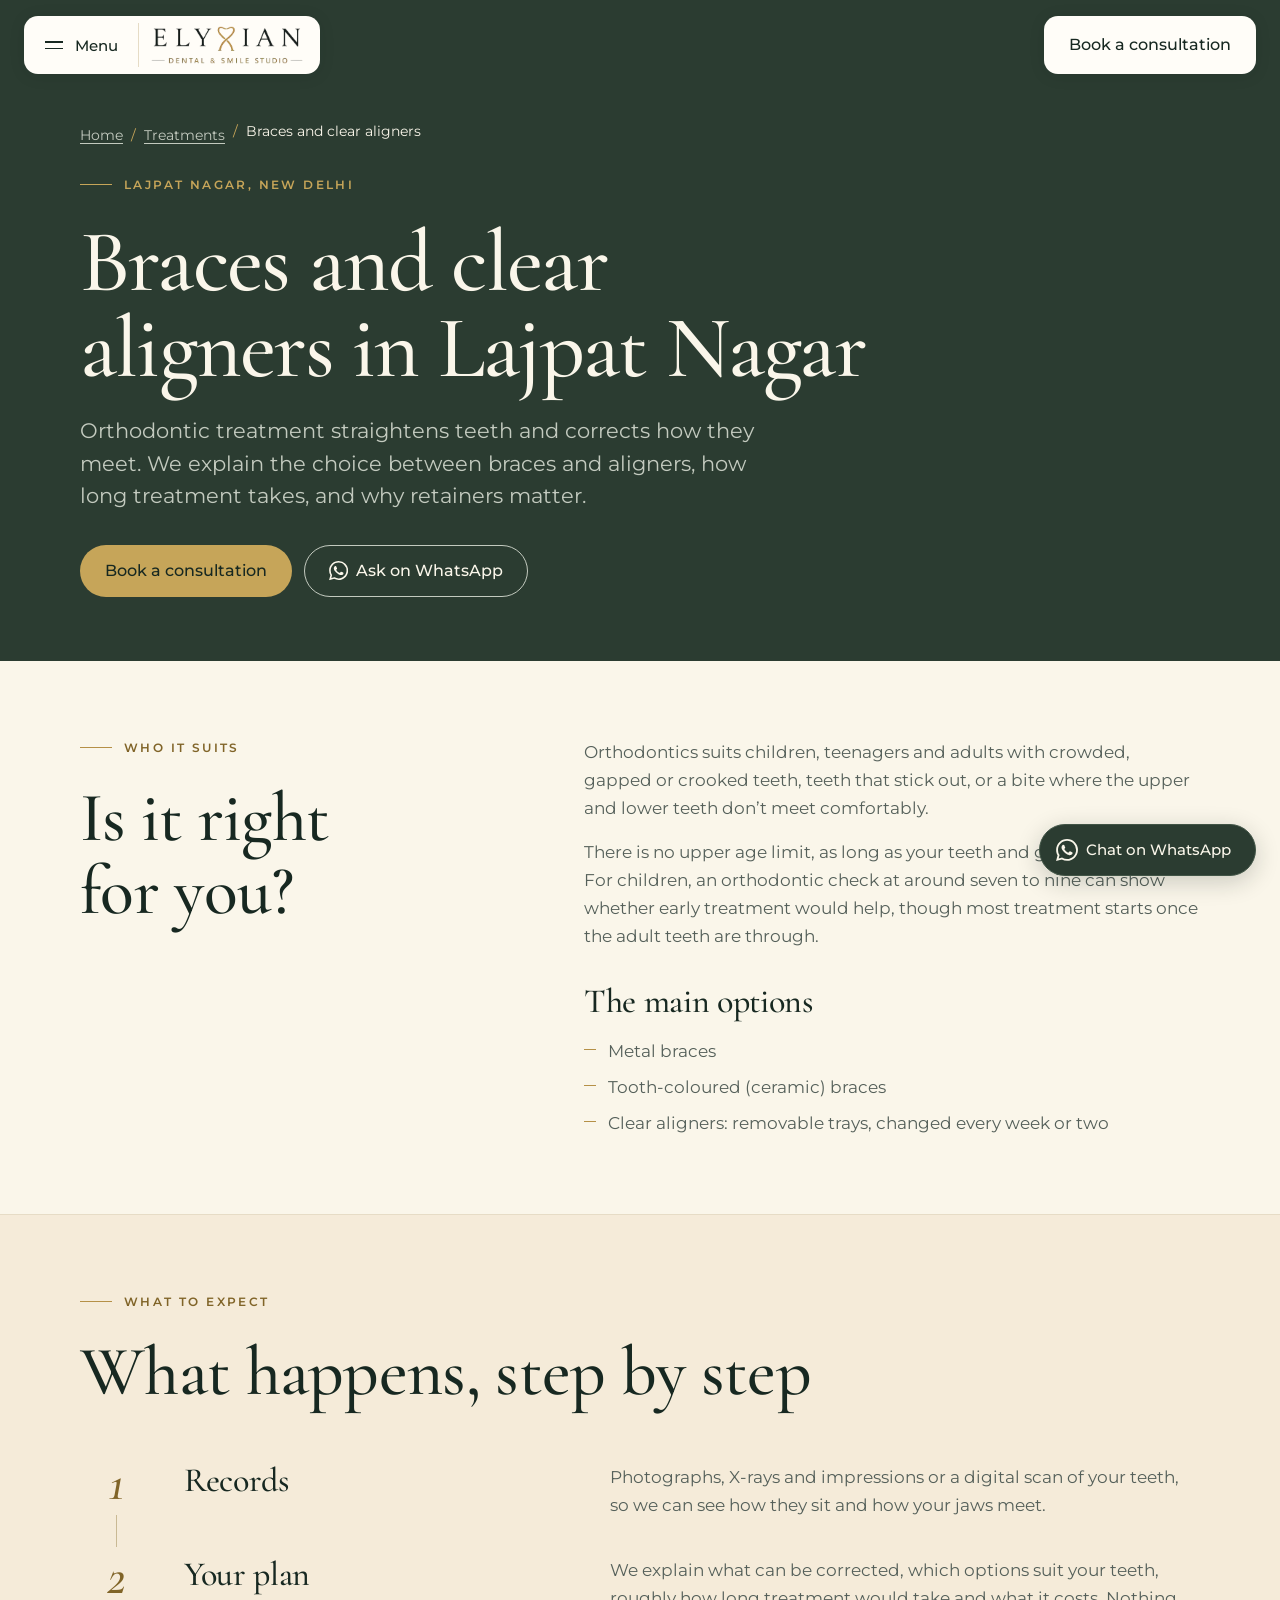
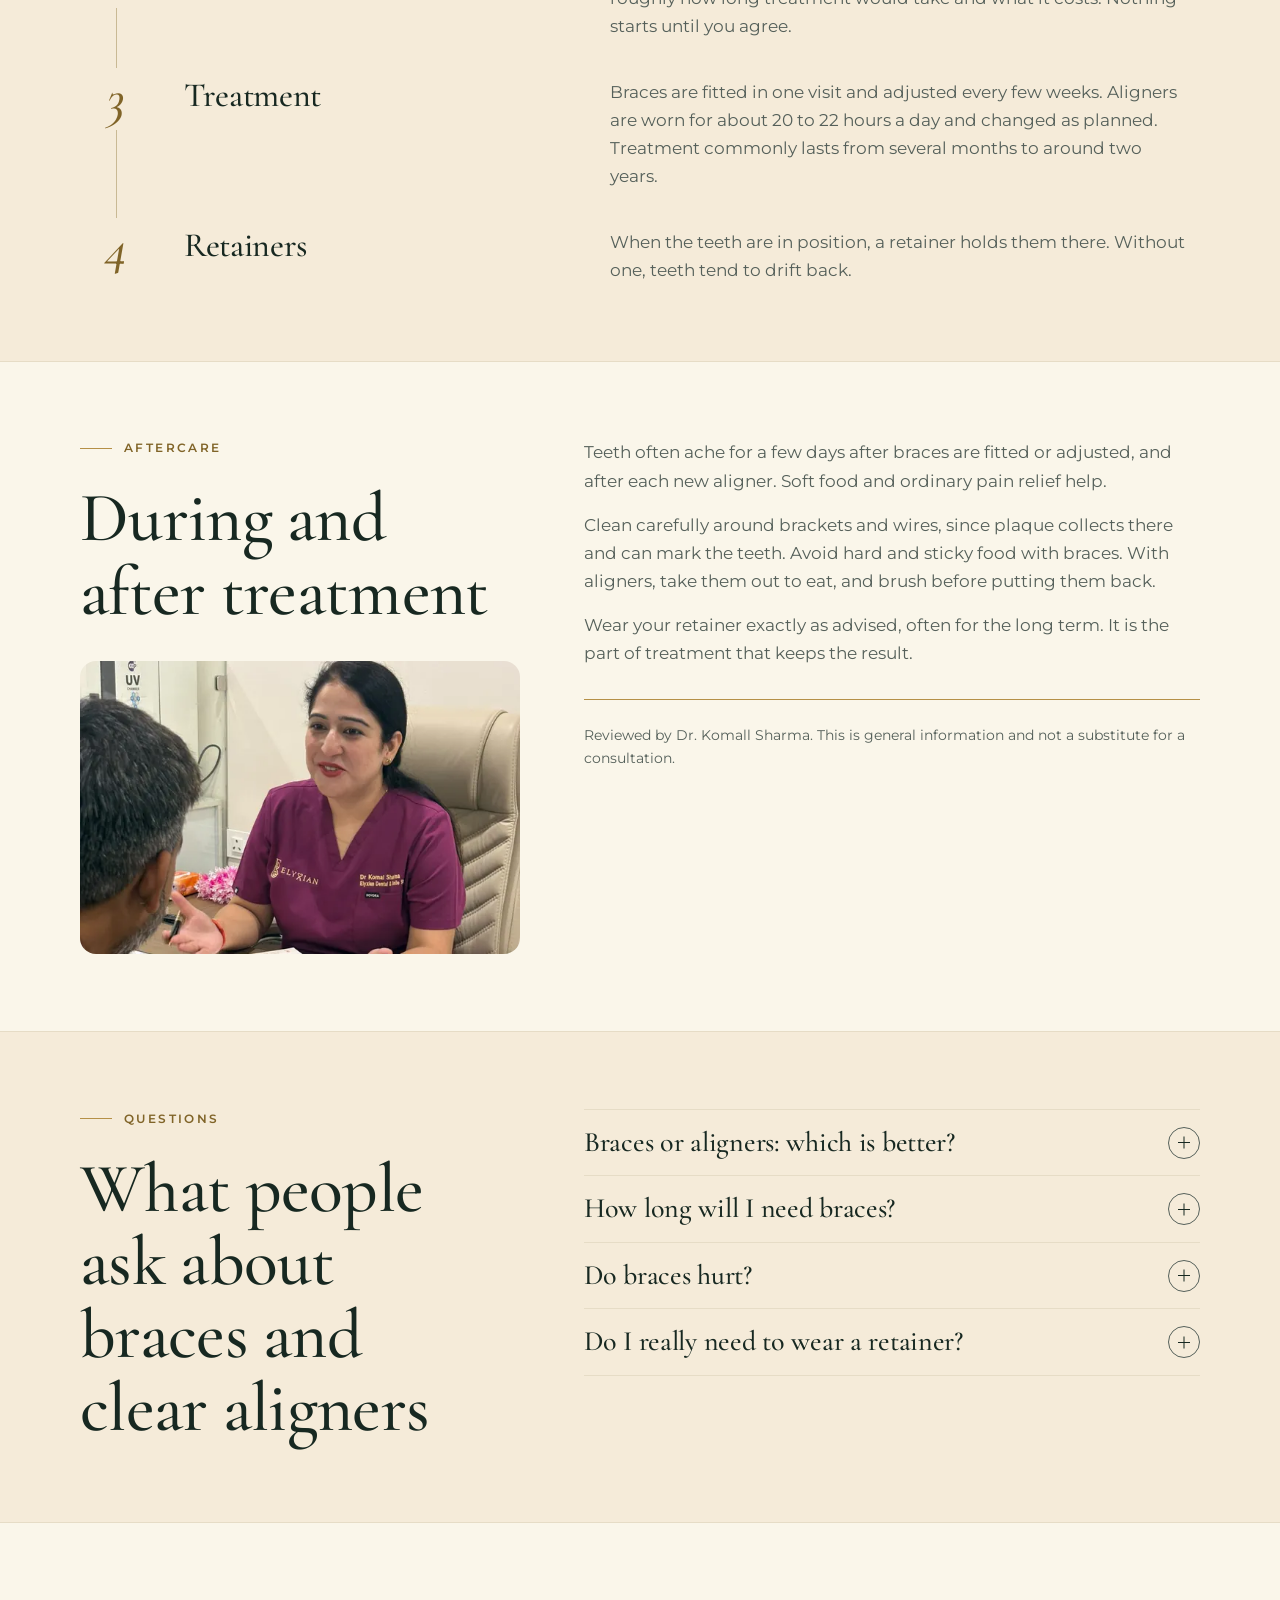
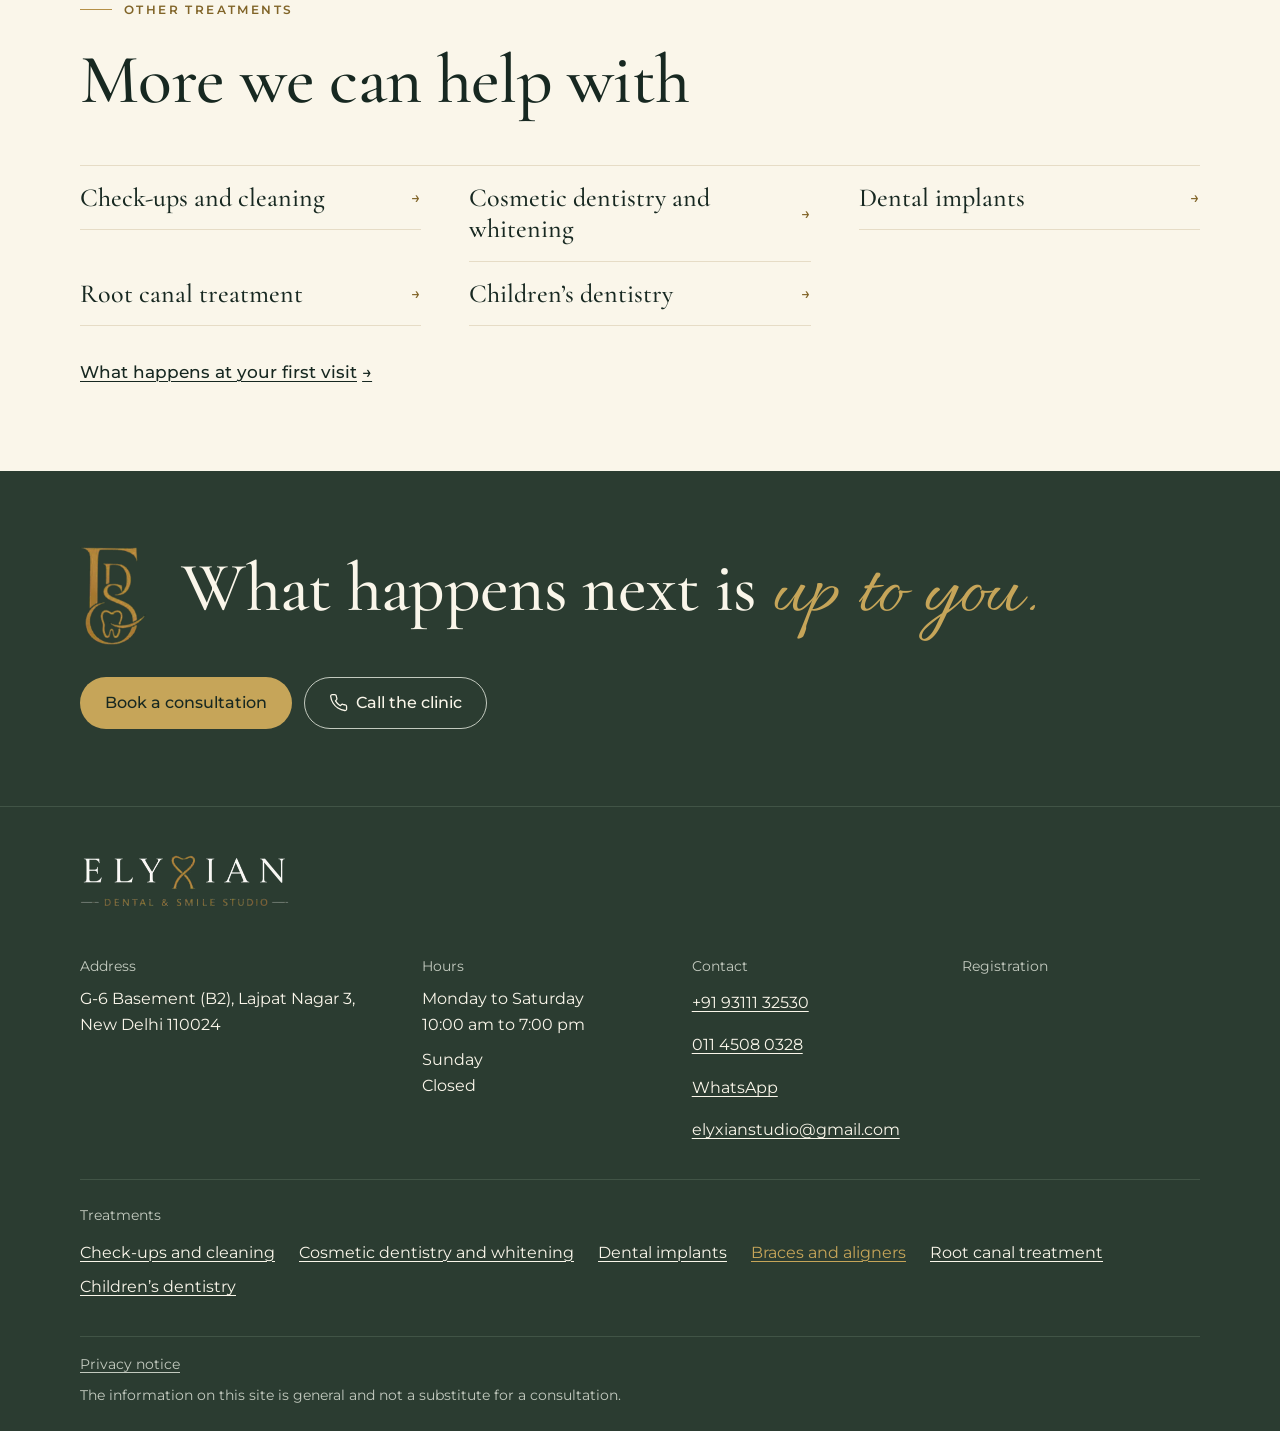
==== commit dfc2db63: "Add real clinic details and remove demo content - Address: G-6 Basement (B2), Lajpat Nagar 3, New De" ====
--- a/treatments/braces-and-aligners/index.html
+++ b/treatments/braces-and-aligners/index.html
@@ -6,14 +6,14 @@
 <meta name="viewport" content="width=device-width, initial-scale=1">
 <title>Braces &amp; Clear Aligners in Lajpat Nagar, Delhi | Elyxian Dental</title>
 <meta name="description" content="Braces and clear aligners for children and adults at Elyxian Dental &amp; Smile Studio, Lajpat Nagar. What treatment involves, how long it takes, and retainers.">
-<link rel="canonical" href="https://www.example.com/treatments/braces-and-aligners/">
+<link rel="canonical" href="https://www.elyxianstudio.com/treatments/braces-and-aligners/">
 <meta name="theme-color" content="#faf6ea">
 <meta property="og:type" content="article">
 <meta property="og:site_name" content="Elyxian Dental &amp; Smile Studio">
 <meta property="og:title" content="Braces and clear aligners in Lajpat Nagar">
 <meta property="og:description" content="Braces and clear aligners for children and adults at Elyxian Dental &amp; Smile Studio, Lajpat Nagar. What treatment involves, how long it takes, and retainers.">
-<meta property="og:url" content="https://www.example.com/treatments/braces-and-aligners/">
-<meta property="og:image" content="https://www.example.com/assets/og-image.jpg">
+<meta property="og:url" content="https://www.elyxianstudio.com/treatments/braces-and-aligners/">
+<meta property="og:image" content="https://www.elyxianstudio.com/assets/og-image.jpg">
 <meta property="og:image:width" content="1200">
 <meta property="og:image:height" content="630">
 <meta property="og:image:alt" content="Elyxian Dental &amp; Smile Studio, Lajpat Nagar, New Delhi">
@@ -40,20 +40,20 @@
      "@type": "ListItem",
      "position": 1,
      "name": "Home",
-     "item": "https://www.example.com/"
+     "item": "https://www.elyxianstudio.com/"
     },
     {
      "@type": "ListItem",
      "position": 2,
      "name": "Braces and clear aligners",
-     "item": "https://www.example.com/treatments/braces-and-aligners/"
+     "item": "https://www.elyxianstudio.com/treatments/braces-and-aligners/"
     }
    ]
   },
   {
    "@type": "MedicalWebPage",
-   "@id": "https://www.example.com/treatments/braces-and-aligners/",
-   "url": "https://www.example.com/treatments/braces-and-aligners/",
+   "@id": "https://www.elyxianstudio.com/treatments/braces-and-aligners/",
+   "url": "https://www.elyxianstudio.com/treatments/braces-and-aligners/",
    "name": "Braces and clear aligners in Lajpat Nagar",
    "description": "Braces and clear aligners for children, teenagers and adults at Elyxian Dental & Smile Studio, Lajpat Nagar. What treatment involves, how long it takes, and retainers.",
    "inLanguage": "en-IN",
@@ -63,7 +63,7 @@
     "name": "Orthodontic treatment with braces or clear aligners"
    },
    "publisher": {
-    "@id": "https://www.example.com/#clinic"
+    "@id": "https://www.elyxianstudio.com/#clinic"
    }
   }
  ]
@@ -79,7 +79,6 @@
   <symbol id="i-cal" viewBox="0 0 24 24"><path fill="none" stroke="currentColor" stroke-width="1.6" stroke-linecap="round" stroke-linejoin="round" d="M3 5h18v16H3zM3 10h18M8 3v4M16 3v4"/></symbol>
 </svg>
 
-<p class="demo-strip" data-demo-strip>Demonstration site. Highlighted details and clinical content await confirmation by the clinic.</p>
 
 <header class="site-header">
   <div class="header-inner">
@@ -100,8 +99,8 @@
     </ol>
     <div class="nav-foot">
       <a class="btn btn--primary" href="../../book.html?treatment=orthodontics">Book a consultation</a>
-      <a class="btn btn--ghost" data-link="whatsapp" href="https://wa.me/" rel="noopener"><svg aria-hidden="true"><use href="#i-wa"/></svg>WhatsApp</a>
-      <a class="btn btn--ghost" data-link="call" href="tel:+910000000000"><svg aria-hidden="true"><use href="#i-phone"/></svg>Call</a>
+      <a class="btn btn--ghost" data-link="whatsapp" href="https://wa.me/919311132530" rel="noopener"><svg aria-hidden="true"><use href="#i-wa"/></svg>WhatsApp</a>
+      <a class="btn btn--ghost" data-link="call" href="tel:+919311132530"><svg aria-hidden="true"><use href="#i-phone"/></svg>Call</a>
     </div>
   </nav>
 </header>
@@ -121,7 +120,7 @@
       <p class="lead">Orthodontic treatment straightens teeth and corrects how they meet. We explain the choice between braces and aligners, how long treatment takes, and why retainers matter.</p>
       <div class="btn-row page-head-actions">
         <a class="btn btn--primary" href="../../book.html?treatment=orthodontics">Book a consultation</a>
-        <a class="btn btn--ghost" data-link="whatsapp" href="https://wa.me/" rel="noopener"><svg aria-hidden="true"><use href="#i-wa"/></svg>Ask on WhatsApp</a>
+        <a class="btn btn--ghost" data-link="whatsapp" href="https://wa.me/919311132530" rel="noopener"><svg aria-hidden="true"><use href="#i-wa"/></svg>Ask on WhatsApp</a>
       </div>
     </div>
   </section>
@@ -182,14 +181,14 @@
       <div class="section-head reveal">
         <p class="eyebrow">Aftercare</p>
         <h2 id="aftercare-title">During and after treatment</h2>
-        <figure class="figure figure--round treat-figure"><img src="../../assets/photos/care-explain-600.webp" srcset="../../assets/photos/care-explain-600.webp 600w, ../../assets/photos/care-explain-1200.webp 1200w" sizes="(min-width: 48rem) 40vw, 100vw" width="600" height="400" loading="lazy" decoding="async" alt="Dr. Komal Sharma explaining something to a patient across the consultation desk"></figure>
+        <figure class="figure figure--round treat-figure"><img src="../../assets/photos/care-explain-600.webp" srcset="../../assets/photos/care-explain-600.webp 600w, ../../assets/photos/care-explain-1200.webp 1200w" sizes="(min-width: 48rem) 40vw, 100vw" width="600" height="400" loading="lazy" decoding="async" alt="Dr. Komall Sharma explaining something to a patient across the consultation desk"></figure>
       </div>
       <div class="prose reveal">
           <p>Teeth often ache for a few days after braces are fitted or adjusted, and after each new aligner. Soft food and ordinary pain relief help.</p>
           <p>Clean carefully around brackets and wires, since plaque collects there and can mark the teeth. Avoid hard and sticky food with braces. With aligners, take them out to eat, and brush before putting them back.</p>
           <p>Wear your retainer exactly as advised, often for the long term. It is the part of treatment that keeps the result.</p>
         <div class="note-block small-note">
-          <p>Reviewed by <span data-c="doctorName">Dr. Komal Sharma</span>. This is general information and not a substitute for a consultation.</p>
+          <p>Reviewed by <span data-c="doctorName">Dr. Komall Sharma</span>. This is general information and not a substitute for a consultation.</p>
         </div>
       </div>
     </div>
@@ -247,7 +246,7 @@
       </div>
       <div class="btn-row">
         <a class="btn btn--primary" href="../../book.html?treatment=orthodontics">Book a consultation</a>
-        <a class="btn btn--ghost" data-link="call" href="tel:+910000000000"><svg aria-hidden="true"><use href="#i-phone"/></svg>Call the clinic</a>
+        <a class="btn btn--ghost" data-link="call" href="tel:+919311132530"><svg aria-hidden="true"><use href="#i-phone"/></svg>Call the clinic</a>
       </div>
     </div>
   </section>
@@ -259,7 +258,7 @@
     <div class="footer-grid">
       <div>
         <p class="footer-label">Address</p>
-        <address data-c="addressFull">Building and street, Lajpat Nagar, New Delhi 110024</address>
+        <address data-c="addressFull">G-6 Basement (B2), Lajpat Nagar 3, New Delhi 110024</address>
       </div>
       <div>
         <p class="footer-label">Hours</p>
@@ -268,14 +267,14 @@
       <div>
         <p class="footer-label">Contact</p>
         <ul>
-          <li><a data-link="call" href="tel:+910000000000"><span data-c="phone">+91 00000 00000</span></a></li>
-          <li><a data-link="whatsapp" href="https://wa.me/" rel="noopener">WhatsApp</a></li>
-          <li><a data-link="email" href="mailto:hello@example.com"><span data-c="email">hello@example.com</span></a></li>
+          <li><a data-link="call" href="tel:+919311132530"><span data-c="phone">+91 93111 32530</span></a></li>
+          <li><a data-link="landline" href="tel:+911145080328"><span data-c="landline">011 4508 0328</span></a></li>
+          <li><a data-link="whatsapp" href="https://wa.me/919311132530" rel="noopener">WhatsApp</a></li>
+          <li><a data-link="email" href="mailto:elyxianstudio@gmail.com"><span data-c="email">elyxianstudio@gmail.com</span></a></li>
         </ul>
       </div>
       <div>
         <p class="footer-label">Registration</p>
-        <p data-c="doctorRegistration">Delhi Dental Council Reg. No. 00000</p>
       </div>
     </div>
     <nav class="footer-links" aria-label="Treatments">
@@ -297,10 +296,10 @@
 </footer>
 
 <nav class="action-bar" aria-label="Quick actions">
-  <a data-link="call" href="tel:+910000000000"><svg aria-hidden="true"><use href="#i-phone"/></svg>Call</a>
-  <a data-link="whatsapp" href="https://wa.me/" rel="noopener"><svg aria-hidden="true"><use href="#i-wa"/></svg>WhatsApp</a>
+  <a data-link="call" href="tel:+919311132530"><svg aria-hidden="true"><use href="#i-phone"/></svg>Call</a>
+  <a data-link="whatsapp" href="https://wa.me/919311132530" rel="noopener"><svg aria-hidden="true"><use href="#i-wa"/></svg>WhatsApp</a>
   <a href="../../book.html?treatment=orthodontics"><svg aria-hidden="true"><use href="#i-cal"/></svg>Book</a>
 </nav>
-<a class="wa-float" data-link="whatsapp" href="https://wa.me/" rel="noopener"><svg aria-hidden="true"><use href="#i-wa"/></svg>Chat on WhatsApp</a>
+<a class="wa-float" data-link="whatsapp" href="https://wa.me/919311132530" rel="noopener"><svg aria-hidden="true"><use href="#i-wa"/></svg>Chat on WhatsApp</a>
 </body>
 </html>
--- a/css/styles.css
+++ b/css/styles.css
@@ -139,12 +139,6 @@
 }
 
 /* 4. Components ----------------------------------------------------------- */
-/* Demo strip */
-.demo-strip {
-  background: var(--paper-deep); color: var(--ink-soft); border-bottom: 1px solid var(--line);
-  font-size: .8125rem; line-height: 1.4; padding: var(--s2) var(--gutter); text-align: center;
-}
-
 /* Logo */
 .brand { display: inline-flex; padding-block: var(--s2); }
 .brand img { height: 2.875rem; width: auto; }
@@ -394,7 +388,6 @@
   font: 400 var(--t-small)/1.6 var(--sans); white-space: pre-wrap; overflow-wrap: anywhere;
 }
 .result .btn-row { margin-top: var(--s4); }
-.result .demo-note { margin-top: var(--s3); font-size: var(--t-small); color: var(--ink-soft); }
 
 /* Numbered steps */
 .mini-steps { counter-reset: mini; display: grid; gap: var(--s4); }
@@ -632,6 +625,6 @@
 }
 
 @media print {
-  .site-header, .action-bar, .wa-float, .demo-strip, .closing { display: none; }
+  .site-header, .action-bar, .wa-float, .closing { display: none; }
   body { padding: 0; }
 }
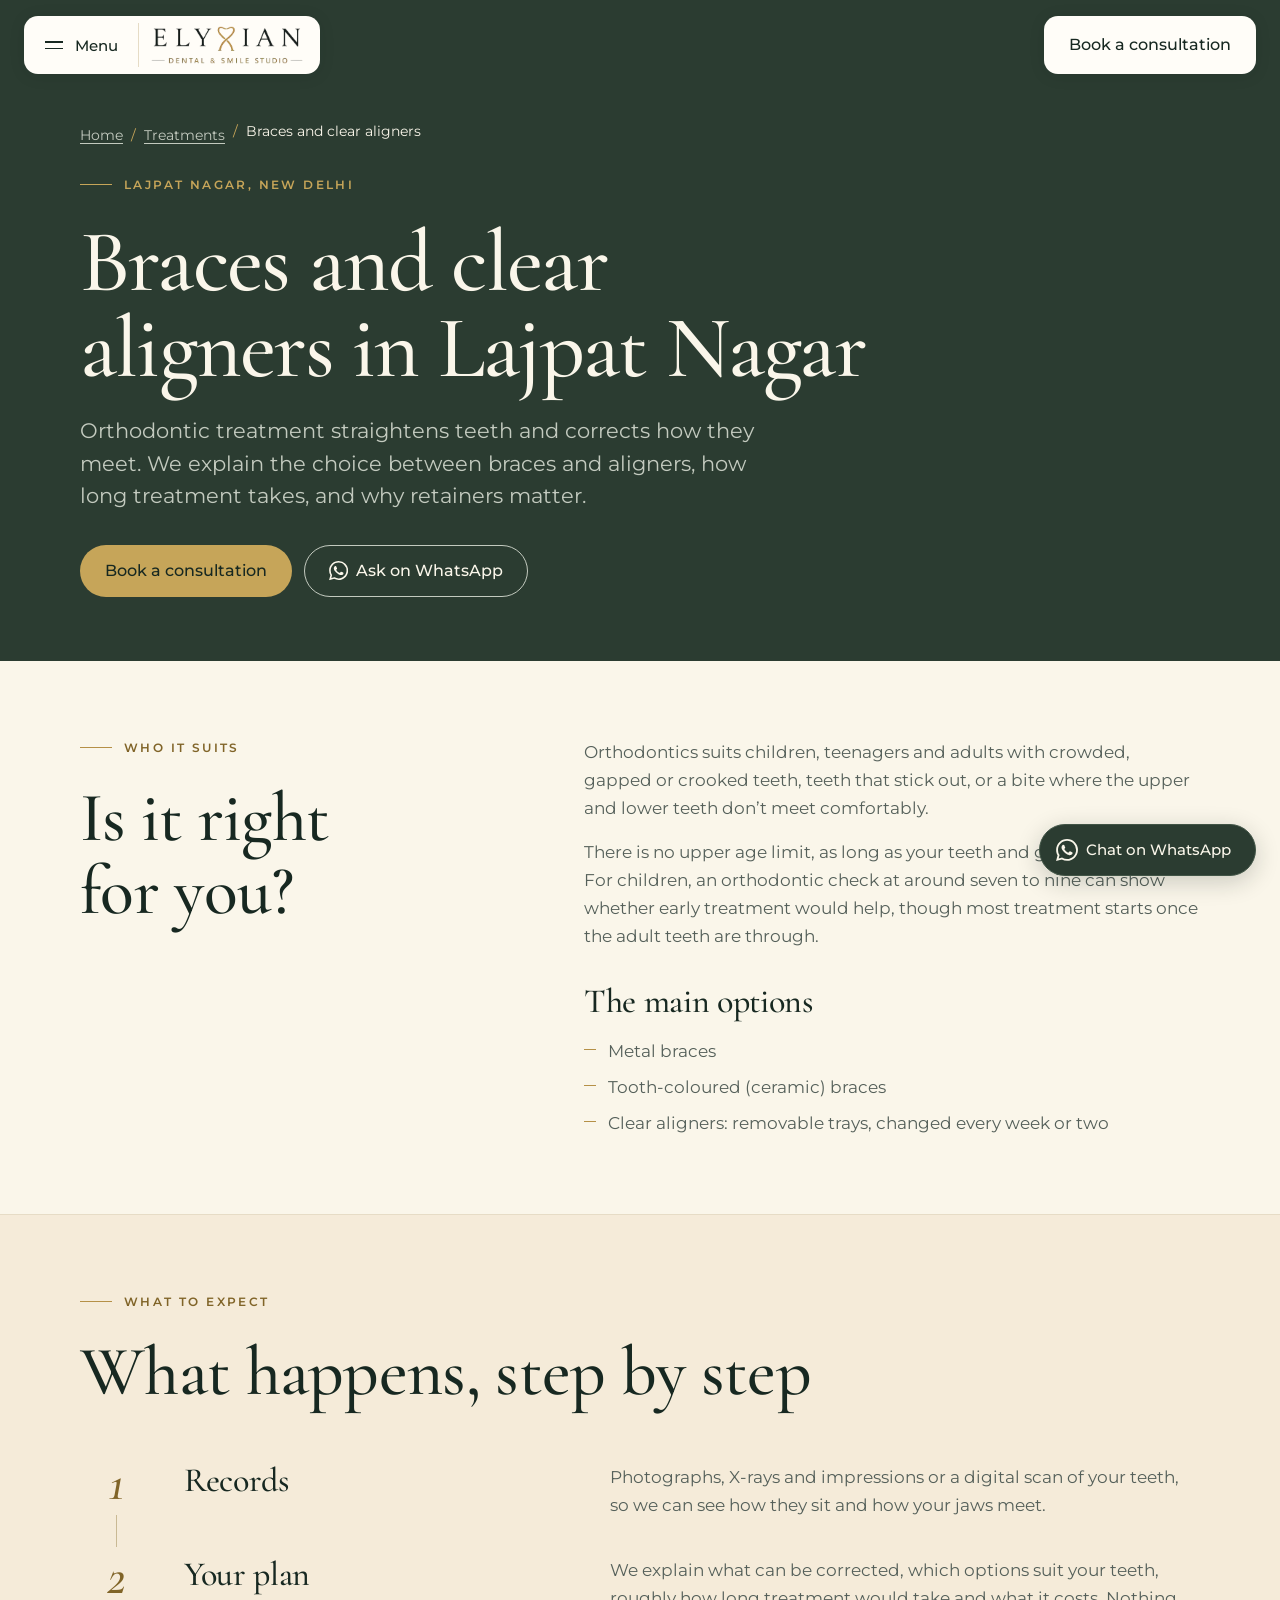
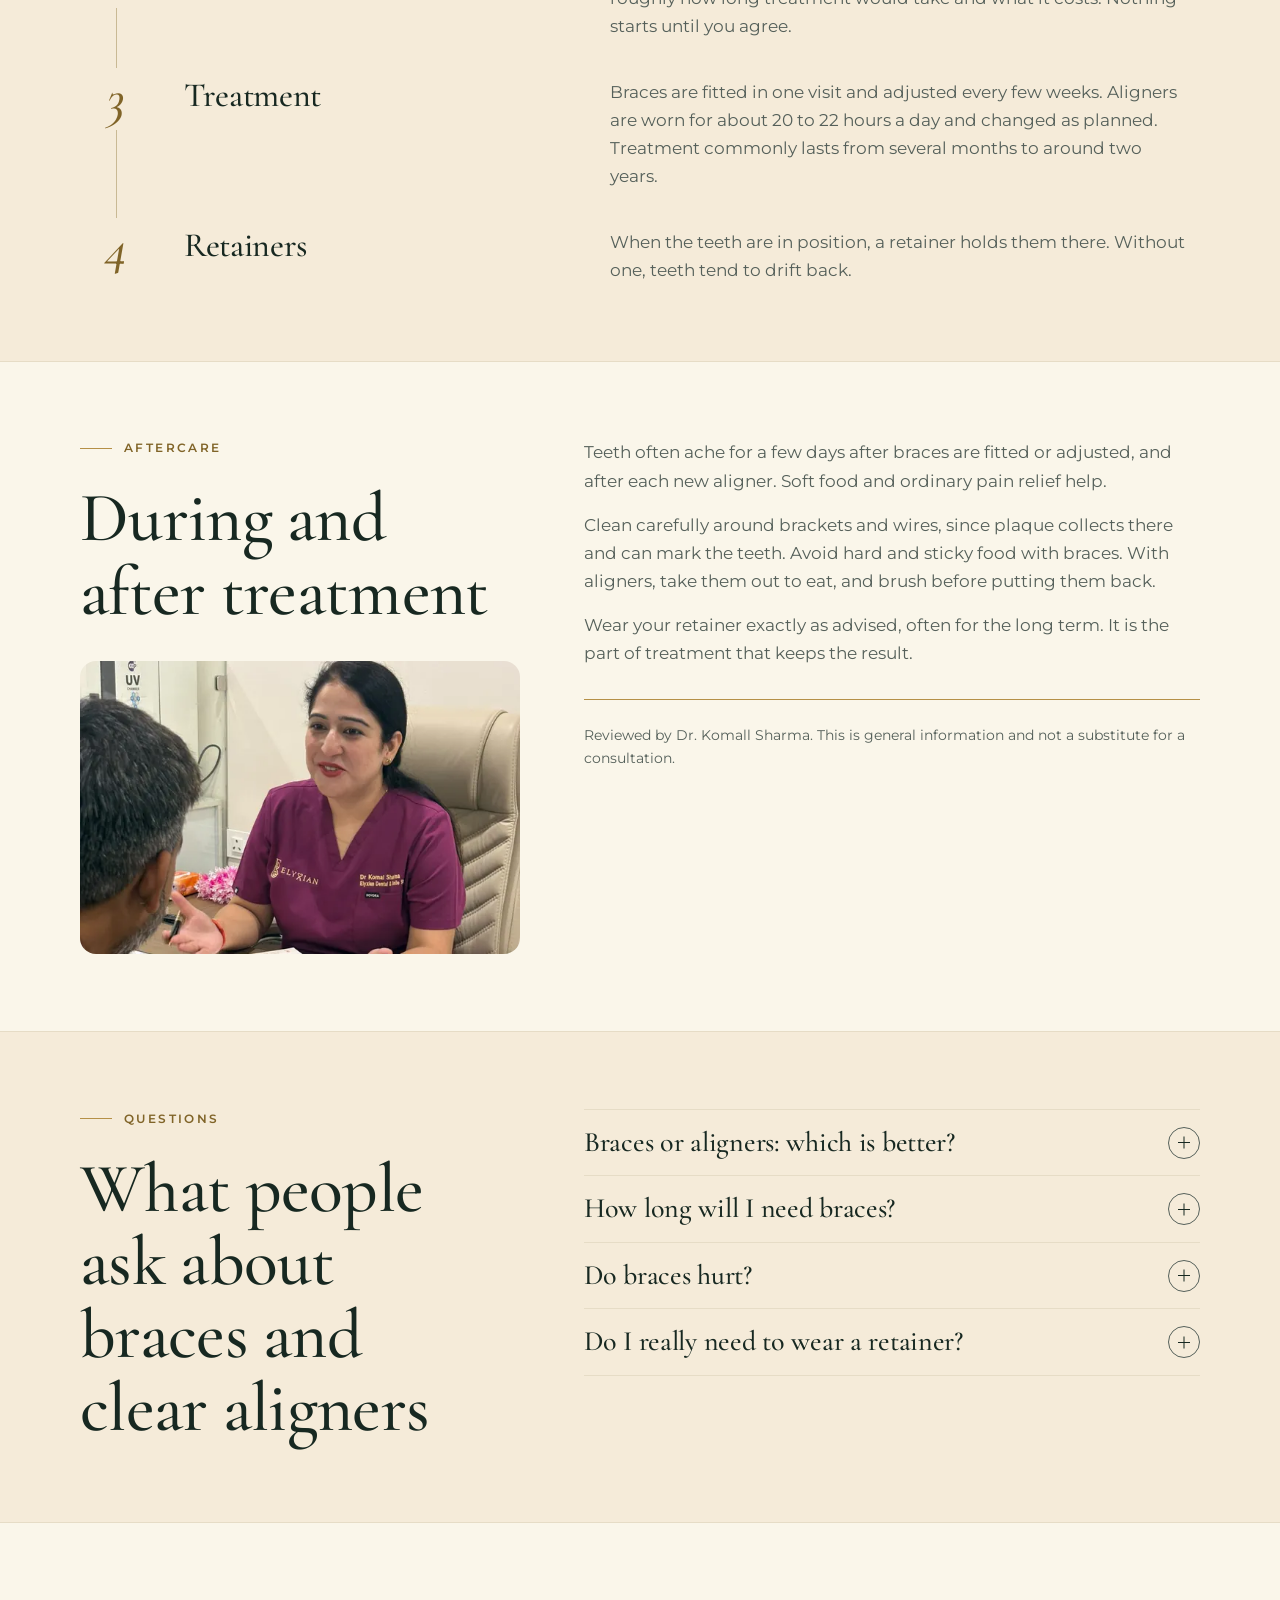
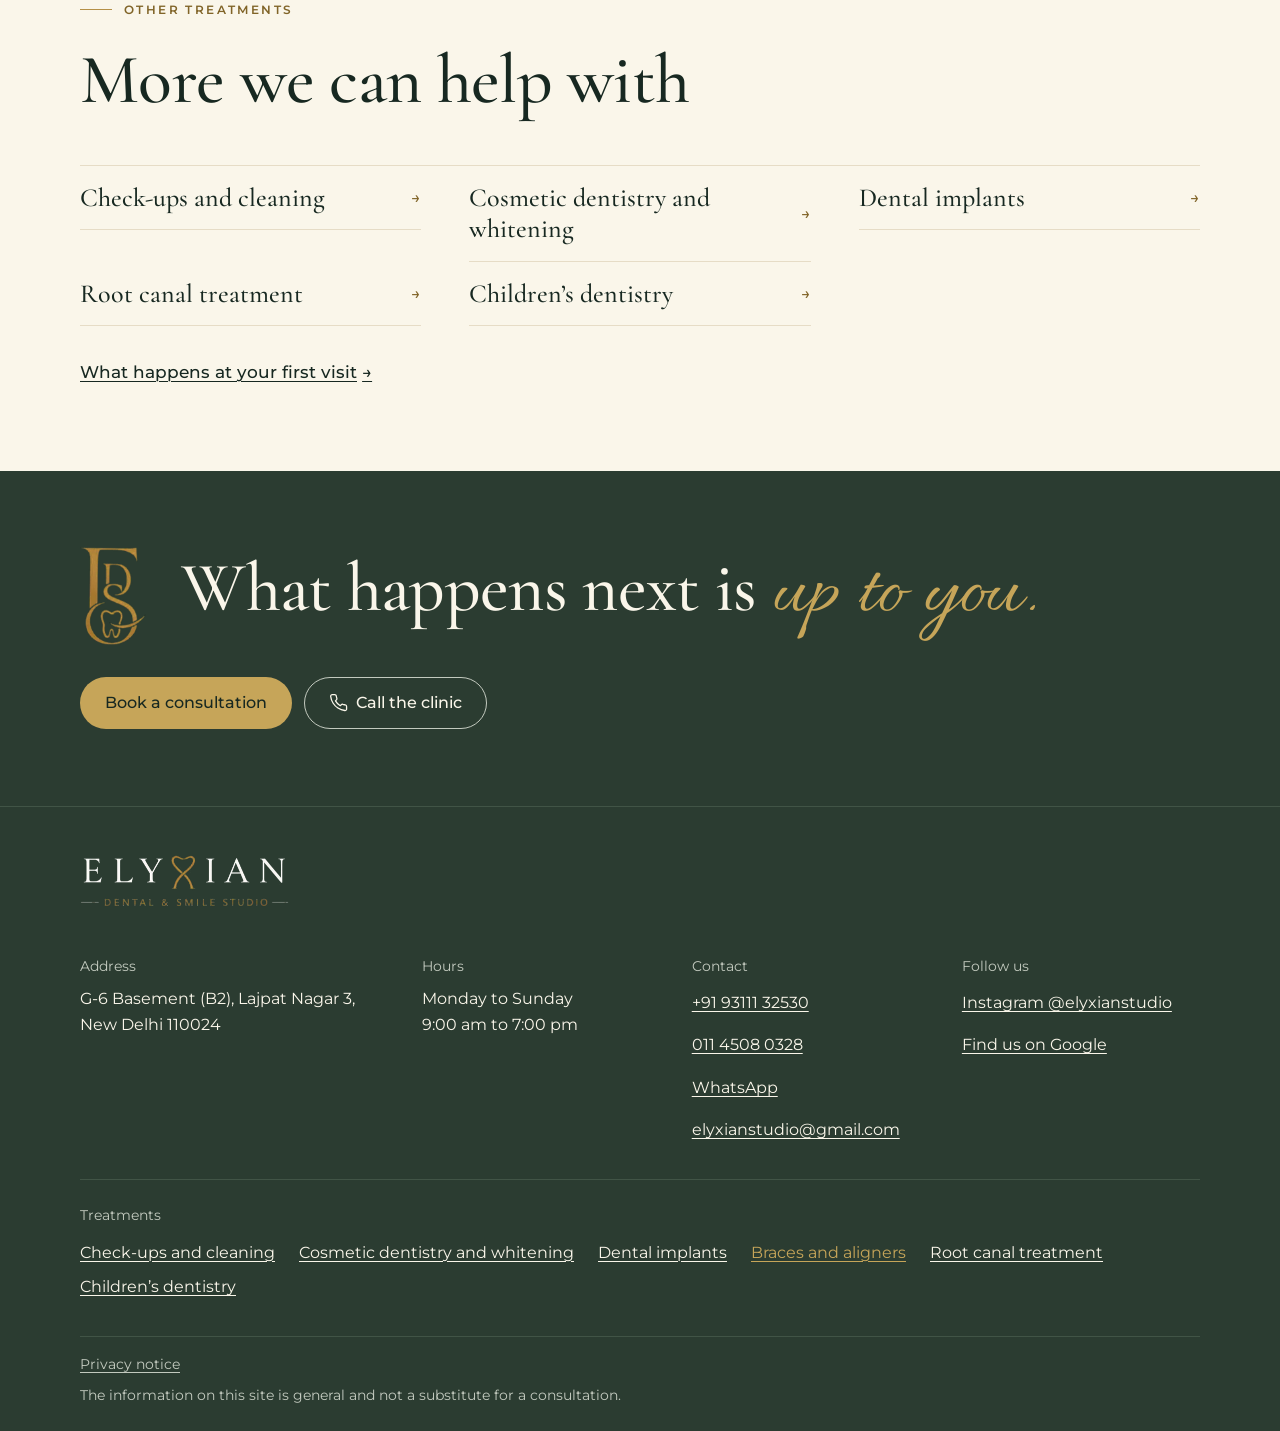
==== commit 87ded06d: "Email booking requests first, update hours and services, add social links - Booking form now emails " ====
--- a/treatments/braces-and-aligners/index.html
+++ b/treatments/braces-and-aligners/index.html
@@ -262,7 +262,7 @@
       </div>
       <div>
         <p class="footer-label">Hours</p>
-        <ul data-hours><li><span>Monday to Saturday</span> <span>10:00 am to 7:00 pm</span></li><li><span>Sunday</span> <span>Closed</span></li></ul>
+        <ul data-hours><li><span>Monday to Sunday</span> <span>9:00 am to 7:00 pm</span></li></ul>
       </div>
       <div>
         <p class="footer-label">Contact</p>
@@ -274,7 +274,11 @@
         </ul>
       </div>
       <div>
-        <p class="footer-label">Registration</p>
+        <p class="footer-label">Follow us</p>
+        <ul>
+          <li><a href="https://www.instagram.com/elyxianstudio/" rel="noopener" target="_blank">Instagram @elyxianstudio</a></li>
+          <li><a href="https://share.google/JAMDHW9OpqZD8e9Vp" rel="noopener" target="_blank">Find us on Google</a></li>
+        </ul>
       </div>
     </div>
     <nav class="footer-links" aria-label="Treatments">
--- a/css/styles.css
+++ b/css/styles.css
@@ -369,7 +369,7 @@
 [aria-invalid="true"] { border-color: var(--error); box-shadow: inset 0 0 0 1px var(--error); }
 .error { color: var(--error); font-size: var(--t-small); font-weight: 500; }
 .error::before { content: "! "; font-weight: 700; }
-.error[hidden] { display: none; }
+.error[hidden], .btn[hidden] { display: none; }
 
 .consent { padding: var(--s5); background: var(--paper-deep); border-radius: 1rem; display: grid; gap: var(--s4); }
 .consent-notice { font-size: var(--t-small); line-height: 1.6; color: var(--ink-soft); }
